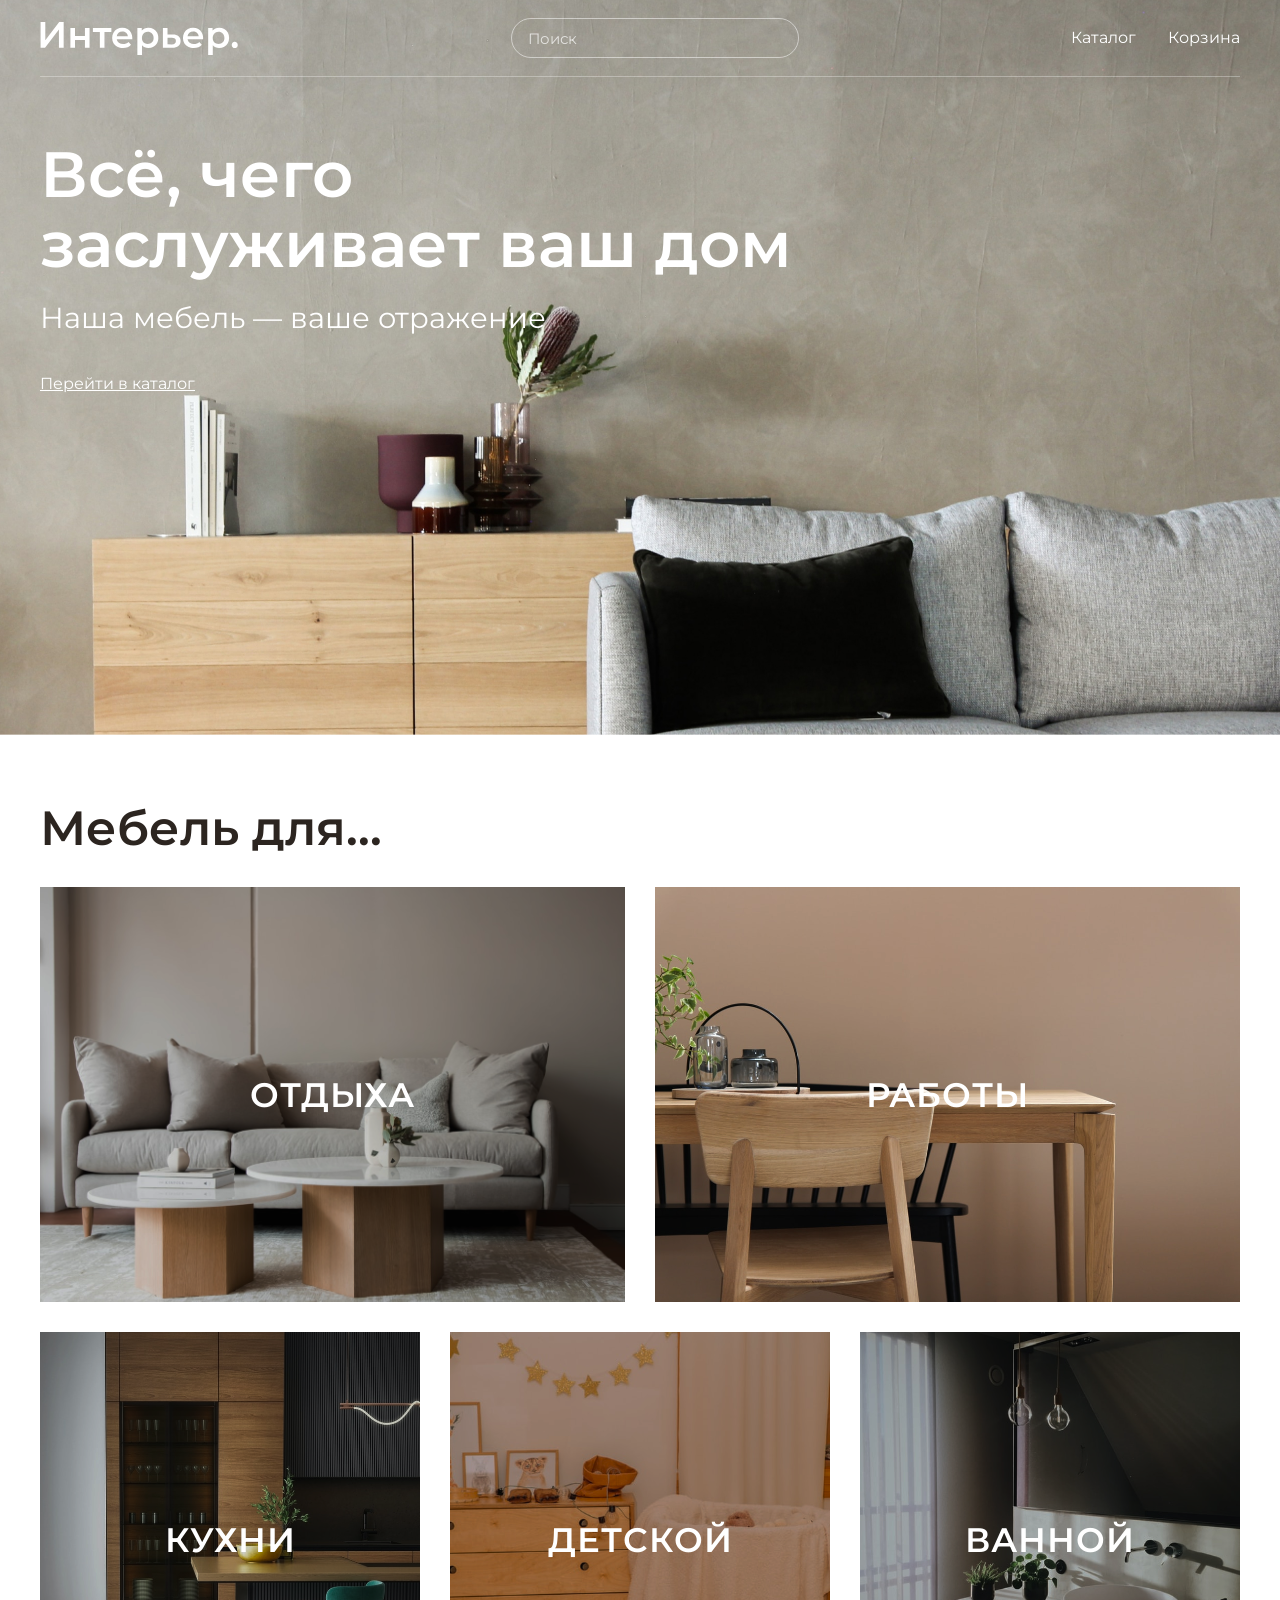
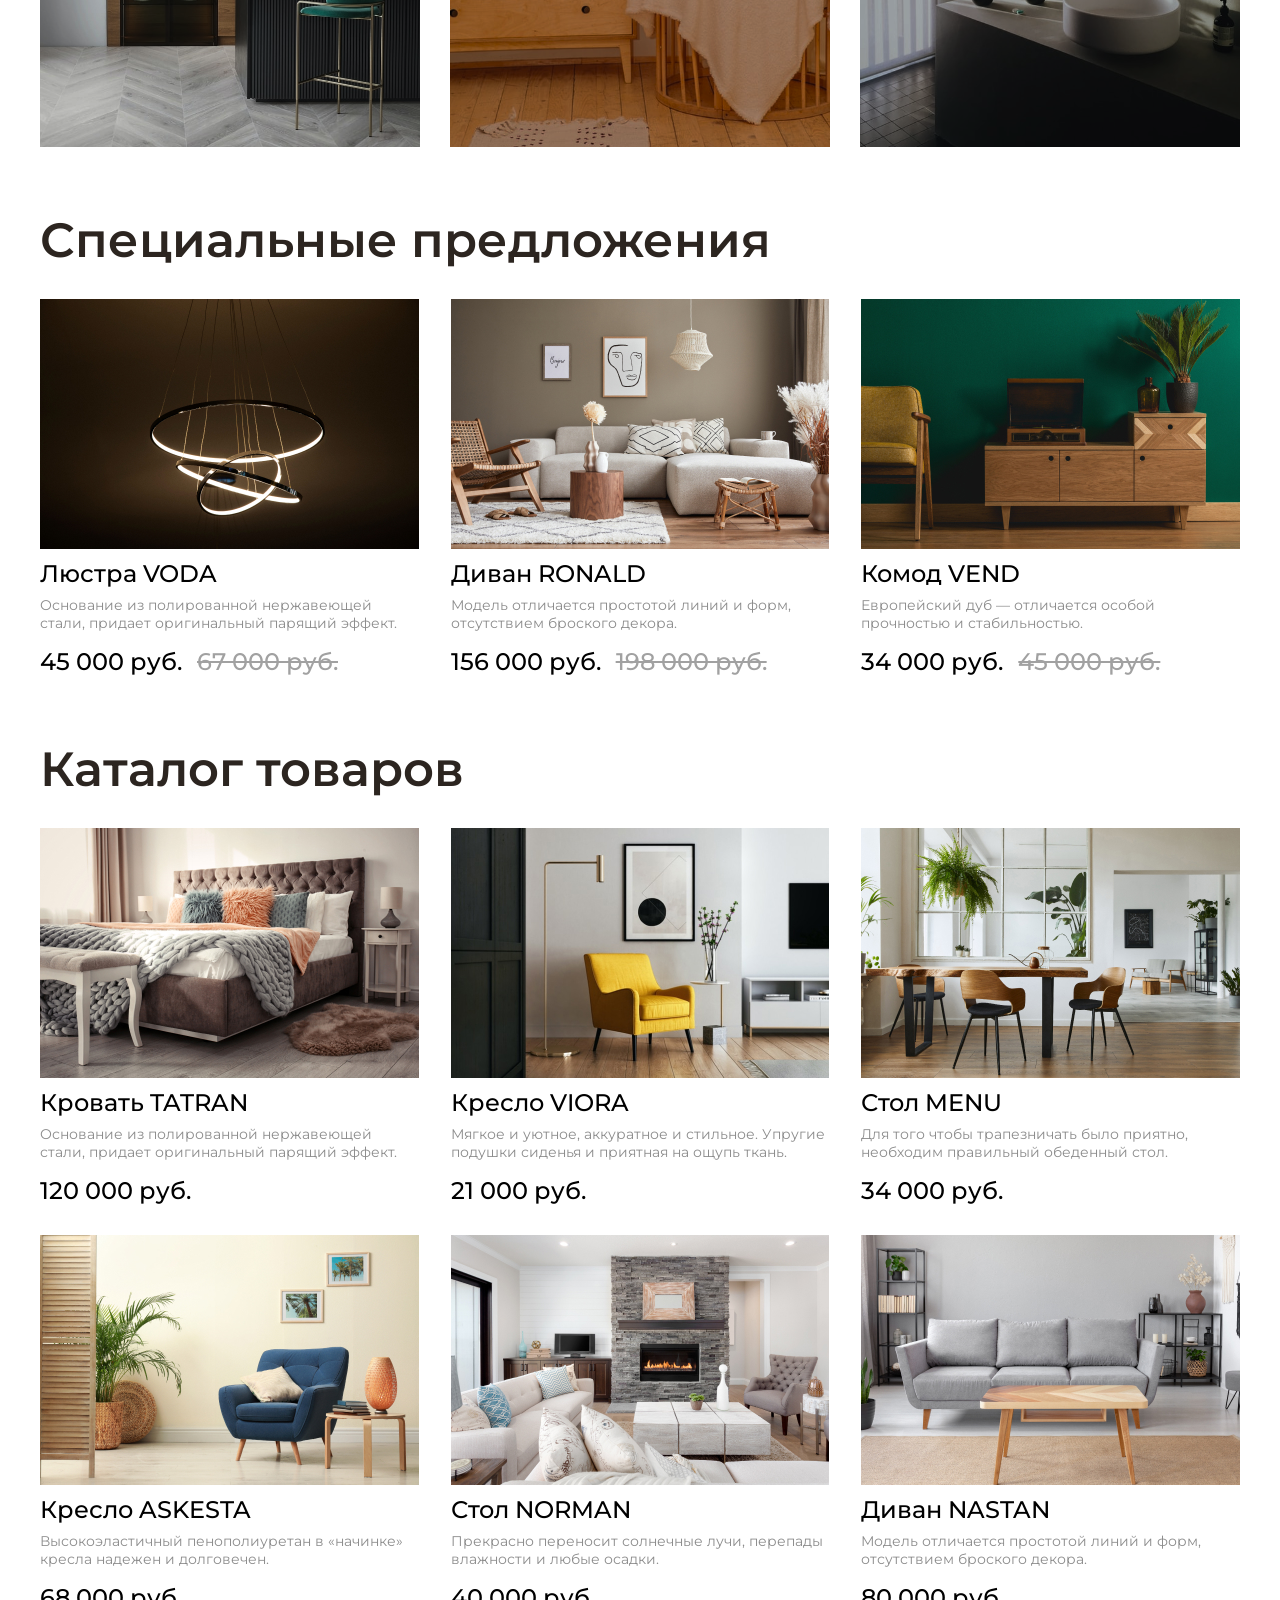
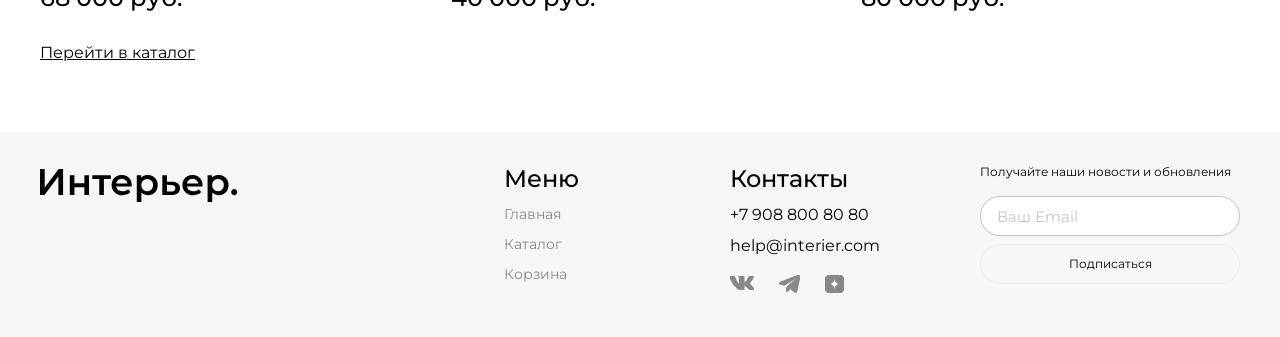
==== index.html @ 229fd005 "Add files via upload" ====
<!DOCTYPE html>
<html lang="ru">

<head>
    <meta charset="UTF-8">
    <meta name="viewport" content="width=device-width, initial-scale=1.0">
    <title>Главная страница</title>
    <link rel="preconnect" href="https://googleapis.com">
    <link rel="preconnect" href="https://gstatic.com" crossorigin>
    <link href="https://fonts.googleapis.com/css2?family=Montserrat:ital,wght@0,100..900;1,100..900&display=swap"
        rel="stylesheet">
    <link rel="stylesheet" href="./style.css">
</head>

<body class="page-index">

    <!-- Шапка сайта -->
    <header class="header">
        <div class="container">
            <div class="header__content">
                <!-- 1. Логотип -->
                <a class="logo" href="index.html">
                    <img class="logo-image" src="Img/logo.svg" alt="logo"></a>

                <!-- 2. Поиск -->
                <input placeholder="Поиск" class="header__input" type="text">

                <!-- 3. Навигация -->
                <nav class="nav">
                    <ul class="nav__list">
                        <li class="nav__item"><a class="nav__link" href="Catalogg.html">Каталог</a></li>
                        <li class="nav__item"><a class="nav__link" href="card.html">Корзина</a></li>
                    </ul>
                </nav>

                <!-- Мобильная навигация (иконки) -->
                <div class="nav-mobile">
                    <a href="#">
                        <svg width="19" height="19" viewBox="0 0 19 19" fill="none" xmlns="http://www.w3.org/2000/svg">
                            <g clip-path="url(#clip0_53373_428)">
                                <path
                                    d="M9.29907 1.11316C10.9342 1.06267 12.5273 1.63644 13.7542 2.71863C14.9811 3.80099 15.7498 5.31046 15.9036 6.93933C16.0545 8.53827 15.5992 10.133 14.634 11.4139L17.968 14.7469C18.0508 14.8297 18.1166 14.9279 18.1614 15.036C18.2062 15.1442 18.2297 15.2607 18.2297 15.3778C18.2297 15.4949 18.2062 15.6114 18.1614 15.7196C18.1165 15.8277 18.0508 15.9259 17.968 16.0087C17.8853 16.0914 17.7871 16.1572 17.679 16.202C17.5707 16.2469 17.4543 16.2694 17.3372 16.2694C17.22 16.2694 17.1036 16.2469 16.9954 16.202C16.8873 16.1572 16.789 16.0914 16.7063 16.0087L13.3733 12.6747C12.0925 13.6424 10.4962 14.0991 8.89575 13.9491C7.26568 13.7962 5.75519 13.0275 4.67212 11.7997C3.58905 10.5718 3.01496 8.97713 3.06665 7.3407C3.11846 5.7041 3.79274 4.14806 4.95142 2.99109C6.10904 1.83516 7.66391 1.16376 9.29907 1.11316ZM9.50903 2.91882C8.28235 2.92382 7.10691 3.41275 6.2395 4.28015C5.37213 5.14755 4.88317 6.32302 4.87817 7.54968C4.87324 8.77628 5.35288 9.95557 6.21313 10.83C6.64353 11.2674 7.15644 11.6151 7.72192 11.8534C8.28759 12.0918 8.89521 12.2161 9.50903 12.2186C10.1227 12.2211 10.7307 12.1017 11.2981 11.868C11.8657 11.6343 12.3816 11.2903 12.8157 10.8563C13.2497 10.4223 13.5936 9.90633 13.8274 9.33875C14.061 8.77131 14.1804 8.16333 14.178 7.54968C14.1755 6.93585 14.0511 6.32824 13.8127 5.76257C13.5744 5.19707 13.2267 4.68419 12.7893 4.25378C11.9149 3.3935 10.7357 2.91387 9.50903 2.91882Z"
                                    fill="white" stroke="white" stroke-width="0.2" />
                            </g>
                            <defs>
                                <clipPath id="clip0_53373_428">
                                    <rect width="19" height="19" fill="white" />
                                </clipPath>
                            </defs>
                        </svg>
                    </a>
                    <a href="Catalogg.html">
                        <svg width="20" height="20" viewBox="0 0 20 20" fill="none" xmlns="http://www.w3.org/2000/svg">
                            <rect width="4.57143" height="4.57143" fill="white" />
                            <rect y="7.31427" width="4.57143" height="4.57143" fill="white" />
                            <rect y="14.6285" width="4.57143" height="4.57143" fill="white" />
                            <rect x="7.31348" y="7.31427" width="4.57143" height="4.57143" fill="white" />
                            <rect x="7.31348" y="14.6285" width="4.57143" height="4.57143" fill="white" />
                            <rect x="7.31348" width="4.57143" height="4.57143" fill="white" />
                            <rect x="14.6279" y="7.31427" width="4.57143" height="4.57143" fill="white" />
                            <rect x="14.6279" y="14.6285" width="4.57143" height="4.57143" fill="white" />
                            <rect x="14.6279" width="4.57143" height="4.57143" fill="white" />
                        </svg>
                    </a>
                    <a href="card.html">
                        <svg width="25" height="25" viewBox="0 0 25 25" fill="none" xmlns="http://www.w3.org/2000/svg">
                            <path
                                d="M14.5834 20.8333C15.1359 20.8333 15.6658 20.6138 16.0566 20.2231C16.4473 19.8324 16.6667 19.3025 16.6667 18.75C16.6667 18.1975 16.4473 17.6676 16.0566 17.2768C15.6658 16.8861 15.1359 16.6667 14.5834 16.6667C14.0309 16.6667 13.501 16.8861 13.1103 17.2768C12.7196 17.6676 12.5001 18.1975 12.5001 18.75C12.5001 19.3025 12.7196 19.8324 13.1103 20.2231C13.501 20.6138 14.0309 20.8333 14.5834 20.8333ZM7.29174 20.8333C7.84428 20.8333 8.37418 20.6138 8.76488 20.2231C9.15558 19.8324 9.37508 19.3025 9.37508 18.75C9.37508 18.1975 9.15558 17.6676 8.76488 17.2768C8.37418 16.8861 7.84428 16.6667 7.29174 16.6667C6.73921 16.6667 6.20931 16.8861 5.81861 17.2768C5.4279 17.6676 5.20841 18.1975 5.20841 18.75C5.20841 19.3025 5.4279 19.8324 5.81861 20.2231C6.20931 20.6138 6.73921 20.8333 7.29174 20.8333ZM20.873 6.16978C21.133 6.16139 21.3796 6.0522 21.5606 5.86528C21.7416 5.67837 21.8428 5.42839 21.8428 5.16822C21.8428 4.90804 21.7416 4.65807 21.5606 4.47115C21.3796 4.28424 21.133 4.17504 20.873 4.16666H19.674C18.7345 4.16666 17.922 4.81874 17.7178 5.73541L16.4126 11.6125C16.2084 12.5292 15.3959 13.1812 14.4563 13.1812H6.63133L5.12924 7.17082H14.8636C15.1212 7.15907 15.3644 7.04847 15.5425 6.86202C15.7206 6.67558 15.82 6.42764 15.82 6.16978C15.82 5.91192 15.7206 5.66398 15.5425 5.47754C15.3644 5.2911 15.1212 5.18049 14.8636 5.16874H5.12924C4.82473 5.16865 4.5242 5.23799 4.25051 5.37148C3.97682 5.50498 3.73716 5.69912 3.54976 5.93914C3.36236 6.17916 3.23215 6.45875 3.16903 6.75665C3.10591 7.05455 3.11154 7.36292 3.1855 7.65832L4.68758 13.6667C4.79586 14.1002 5.046 14.4851 5.39821 14.7601C5.75042 15.0351 6.18447 15.1844 6.63133 15.1844H14.4563C15.368 15.1845 16.2524 14.8737 16.9636 14.3032C17.6748 13.7328 18.1701 12.9368 18.3678 12.0469L19.674 6.16978H20.873Z"
                                fill="white" />
                        </svg>
                    </a>
                </div>
            </div>
        </div>
    </header>

    <main>
        <!-- Главный экран с диваном -->
        <section class="promo">
            <div class="promo__wrapper container">
                <h1 class="promo__title">Всё, чего<br class="desktop-br"> заслуживает ваш дом</h1>
                <p class="promo__text">Наша мебель — ваше отражение</p>
                <a class="promo__link" href="Catalogg.html">Перейти в каталог</a>
            </div>
        </section>

        <!-- Категории мебели -->
        <section class="furniture-categories-section container">
            <h2 class="section-main-title">Мебель для...</h2>
            <div class="categories-grid-layout">
                <div class="category-tile tile-large">
                    <img src="Img/Отдых.svg" alt="Отдых">
                    <span class="tile-text">ОТДЫХА</span>
                </div>
                <div class="category-tile tile-large">
                    <img src="Img/РАБОТЫ.svg" alt="РАБОТЫ">
                    <span class="tile-text">РАБОТЫ</span>
                </div>
                <div class="category-tile tile-small">
                    <img src="Img/Кухня.svg" alt="Кухня">
                    <span class="tile-text">КУХНИ</span>
                </div>
                <div class="category-tile tile-small">
                    <img src="Img/Детская.svg" alt="Детская">
                    <span class="tile-text">ДЕТСКОЙ</span>
                </div>
                <div class="category-tile tile-small">
                    <img src="Img/Ванная.svg" alt="Ванная">
                    <span class="tile-text">ВАННОЙ</span>
                </div>
            </div>
        </section>

        <!-- Специальные предложения -->
        <section class="special-offers-section container">
            <h2 class="section-main-title">Специальные предложения</h2>
            <div class="products-grid-layout">
                <!-- Товар 1 -->
                <article class="product-card-item">
                    <div class="product-img-container">
                        <img src="Img/Люстра.jpg" alt="Люстра" class="product-img">
                        <div class="product-actions">
                            <!-- Кнопка "В корзину" (корзина) -->
                            <a href="card.html" class="btn-action" aria-label="В корзину">
                                <svg width="24" height="24" viewBox="0 0 24 24" fill="none"
                                    xmlns="http://www.w3.org/2000/svg">
                                    <path
                                        d="M6.99998 8V6C6.99998 4.67392 7.06229 2.93768 7.99998 2C8.93766 1.06232 10.6739 1 12 1C13.3261 1 15.0623 1.06232 16 2C16.9377 2.93768 17 4.67392 17 6V8H20C20.2652 8 20.8124 7.81246 21 8C21.1875 8.18754 21 8.73478 21 9V21C21 21.2652 21.1875 21.8125 21 22C20.8124 22.1875 20.2652 22 20 22H3.99998C3.73476 22 3.18751 22.1875 2.99998 22C2.81244 21.8125 2.99998 21.2652 2.99998 21V9C2.99998 8.73478 2.81244 8.18754 2.99998 8C3.18751 7.81246 3.73476 8 3.99998 8H6.99998ZM6.99998 10H4.99998V20H19V10H17V12H15V10H8.99998V12H6.99998V10ZM8.99998 8H15V6C15 5.20435 14.5626 4.56261 14 4C13.4374 3.43739 12.7956 3 12 3C11.2043 3 10.5626 3.43739 9.99998 4C9.43737 4.56261 8.99998 5.20435 8.99998 6V8Z"
                                        fill="#C4C4C4" />
                                </svg>
                            </a>

                            <!-- Кнопка "Избранное" (сердечко) -->
                            <button type="button" class="btn-action" aria-label="В избранное">
                                <svg width="20" height="18" viewBox="0 0 20 18" fill="none"
                                    xmlns="http://www.w3.org/2000/svg">
                                    <path
                                        d="M10 18.0011C9.35502 17.4291 8.62602 16.8341 7.85502 16.2011H7.84502C5.13002 13.9811 2.05302 11.4691 0.694023 8.45912C0.24754 7.50085 0.0109268 6.45825 1.1406e-05 5.40112C-0.00297039 3.95061 0.578794 2.56011 1.61383 1.54389C2.64887 0.527673 4.04981 -0.0284812 5.50002 0.00112428C6.68065 0.00298908 7.83586 0.344205 8.82802 0.984124C9.26399 1.26709 9.65844 1.60938 10 2.00112C10.3435 1.61092 10.7381 1.26883 11.173 0.984124C12.1648 0.344079 13.3197 0.00284283 14.5 0.00112428C15.9502 -0.0284812 17.3512 0.527673 18.3862 1.54389C19.4213 2.56011 20.003 3.95061 20 5.40112C19.9898 6.45994 19.7532 7.50432 19.306 8.46412C17.947 11.4741 14.871 13.9851 12.156 16.2011L12.146 16.2091C11.374 16.8381 10.646 17.4331 10.001 18.0091L10 18.0011ZM5.50002 2.00112C4.56853 1.98947 3.67009 2.34597 3.00002 2.99312C2.35441 3.62729 1.99358 4.49617 1.99994 5.40112C2.01135 6.17163 2.18585 6.93098 2.51202 7.62912C3.15353 8.92783 4.01913 10.1032 5.06902 11.1011C6.06002 12.1011 7.20002 13.0691 8.18602 13.8831C8.45902 14.1081 8.73702 14.3351 9.01502 14.5621L9.19002 14.7051C9.45702 14.9231 9.73302 15.1491 10 15.3711L10.013 15.3591L10.019 15.3541H10.025L10.034 15.3471H10.039H10.044L10.062 15.3321L10.103 15.2991L10.11 15.2931L10.121 15.2851H10.127L10.136 15.2771L10.8 14.7321L10.974 14.5891C11.255 14.3601 11.533 14.1331 11.806 13.9081C12.792 13.0941 13.933 12.1271 14.924 11.1221C15.9741 10.1247 16.8397 8.94964 17.481 7.65112C17.8131 6.94693 17.9901 6.17963 18.0001 5.40112C18.0042 4.49896 17.6435 3.63342 17 3.00112C16.3312 2.35104 15.4326 1.99161 14.5 2.00112C13.3619 1.99145 12.274 2.46849 11.51 3.31212L10 5.05212L8.49002 3.31212C7.72609 2.46849 6.6381 1.99145 5.50002 2.00112Z"
                                        fill="#C4C4C4" />
                                </svg>
                            </button>
                        </div>
                    </div>
                    <h3 class="product-card-title">Люстра VODA</h3>
                    <p class="product-card-text">Основание из полированной нержавеющей стали, придает оригинальный парящий эффект.</p>
                    <div class="price-card-prices">
                        <span class="price-now">45 000 руб.</span>
                        <span class="price-before">67 000 руб.</span>
                    </div>
                </article>

                <!-- Товар 2 -->
                <article class="product-card-item">
                    <div class="product-img-container">
                        <img src="Img/Диван-Ronald.jpg" alt="Диван-Ronald" class="product-img">
                        <div class="product-actions">
                            <!-- Кнопка "В корзину" (корзина) -->
                            <a href="card.html" class="btn-action" aria-label="В корзину">
                                <svg width="24" height="24" viewBox="0 0 24 24" fill="none"
                                    xmlns="http://www.w3.org/2000/svg">
                                    <path
                                        d="M6.99998 8V6C6.99998 4.67392 7.06229 2.93768 7.99998 2C8.93766 1.06232 10.6739 1 12 1C13.3261 1 15.0623 1.06232 16 2C16.9377 2.93768 17 4.67392 17 6V8H20C20.2652 8 20.8124 7.81246 21 8C21.1875 8.18754 21 8.73478 21 9V21C21 21.2652 21.1875 21.8125 21 22C20.8124 22.1875 20.2652 22 20 22H3.99998C3.73476 22 3.18751 22.1875 2.99998 22C2.81244 21.8125 2.99998 21.2652 2.99998 21V9C2.99998 8.73478 2.81244 8.18754 2.99998 8C3.18751 7.81246 3.73476 8 3.99998 8H6.99998ZM6.99998 10H4.99998V20H19V10H17V12H15V10H8.99998V12H6.99998V10ZM8.99998 8H15V6C15 5.20435 14.5626 4.56261 14 4C13.4374 3.43739 12.7956 3 12 3C11.2043 3 10.5626 3.43739 9.99998 4C9.43737 4.56261 8.99998 5.20435 8.99998 6V8Z"
                                        fill="#C4C4C4" />
                                </svg>
                            </a>

                            <!-- Кнопка "Избранное" (сердечко) -->
                            <button type="button" class="btn-action" aria-label="В избранное">
                                <svg width="20" height="18" viewBox="0 0 20 18" fill="none"
                                    xmlns="http://www.w3.org/2000/svg">
                                    <path
                                        d="M10 18.0011C9.35502 17.4291 8.62602 16.8341 7.85502 16.2011H7.84502C5.13002 13.9811 2.05302 11.4691 0.694023 8.45912C0.24754 7.50085 0.0109268 6.45825 1.1406e-05 5.40112C-0.00297039 3.95061 0.578794 2.56011 1.61383 1.54389C2.64887 0.527673 4.04981 -0.0284812 5.50002 0.00112428C6.68065 0.00298908 7.83586 0.344205 8.82802 0.984124C9.26399 1.26709 9.65844 1.60938 10 2.00112C10.3435 1.61092 10.7381 1.26883 11.173 0.984124C12.1648 0.344079 13.3197 0.00284283 14.5 0.00112428C15.9502 -0.0284812 17.3512 0.527673 18.3862 1.54389C19.4213 2.56011 20.003 3.95061 20 5.40112C19.9898 6.45994 19.7532 7.50432 19.306 8.46412C17.947 11.4741 14.871 13.9851 12.156 16.2011L12.146 16.2091C11.374 16.8381 10.646 17.4331 10.001 18.0091L10 18.0011ZM5.50002 2.00112C4.56853 1.98947 3.67009 2.34597 3.00002 2.99312C2.35441 3.62729 1.99358 4.49617 1.99994 5.40112C2.01135 6.17163 2.18585 6.93098 2.51202 7.62912C3.15353 8.92783 4.01913 10.1032 5.06902 11.1011C6.06002 12.1011 7.20002 13.0691 8.18602 13.8831C8.45902 14.1081 8.73702 14.3351 9.01502 14.5621L9.19002 14.7051C9.45702 14.9231 9.73302 15.1491 10 15.3711L10.013 15.3591L10.019 15.3541H10.025L10.034 15.3471H10.039H10.044L10.062 15.3321L10.103 15.2991L10.11 15.2931L10.121 15.2851H10.127L10.136 15.2771L10.8 14.7321L10.974 14.5891C11.255 14.3601 11.533 14.1331 11.806 13.9081C12.792 13.0941 13.933 12.1271 14.924 11.1221C15.9741 10.1247 16.8397 8.94964 17.481 7.65112C17.8131 6.94693 17.9901 6.17963 18.0001 5.40112C18.0042 4.49896 17.6435 3.63342 17 3.00112C16.3312 2.35104 15.4326 1.99161 14.5 2.00112C13.3619 1.99145 12.274 2.46849 11.51 3.31212L10 5.05212L8.49002 3.31212C7.72609 2.46849 6.6381 1.99145 5.50002 2.00112Z"
                                        fill="#C4C4C4" />
                                </svg>
                            </button>
                        </div>
                    </div>
                    <h3 class="product-card-title">Диван RONALD</h3>
                    <p class="product-card-text">Модель отличается простотой линий и форм, отсутствием броского декора.
                    </p>
                    <div class="price-card-prices">
                        <span class="price-now">156 000 руб.</span>
                        <span class="price-before">198 000 руб.</span>
                    </div>
                </article>

                <!-- Товар 3 -->
                <article class="product-card-item">
                    <div class="product-img-container">
                        <img src="Img/Комод-Vend.jpg" alt="Комод-Vend" class="product-img">
                        <div class="product-actions">
                            <!-- Кнопка "В корзину" (корзина) -->
                            <a href="card.html" class="btn-action" aria-label="В корзину">
                                <svg width="24" height="24" viewBox="0 0 24 24" fill="none"
                                    xmlns="http://www.w3.org/2000/svg">
                                    <path
                                        d="M6.99998 8V6C6.99998 4.67392 7.06229 2.93768 7.99998 2C8.93766 1.06232 10.6739 1 12 1C13.3261 1 15.0623 1.06232 16 2C16.9377 2.93768 17 4.67392 17 6V8H20C20.2652 8 20.8124 7.81246 21 8C21.1875 8.18754 21 8.73478 21 9V21C21 21.2652 21.1875 21.8125 21 22C20.8124 22.1875 20.2652 22 20 22H3.99998C3.73476 22 3.18751 22.1875 2.99998 22C2.81244 21.8125 2.99998 21.2652 2.99998 21V9C2.99998 8.73478 2.81244 8.18754 2.99998 8C3.18751 7.81246 3.73476 8 3.99998 8H6.99998ZM6.99998 10H4.99998V20H19V10H17V12H15V10H8.99998V12H6.99998V10ZM8.99998 8H15V6C15 5.20435 14.5626 4.56261 14 4C13.4374 3.43739 12.7956 3 12 3C11.2043 3 10.5626 3.43739 9.99998 4C9.43737 4.56261 8.99998 5.20435 8.99998 6V8Z"
                                        fill="#C4C4C4" />
                                </svg>
                            </a>

                            <!-- Кнопка "Избранное" (сердечко) -->
                            <button type="button" class="btn-action" aria-label="В избранное">
                                <svg width="20" height="18" viewBox="0 0 20 18" fill="none"
                                    xmlns="http://www.w3.org/2000/svg">
                                    <path
                                        d="M10 18.0011C9.35502 17.4291 8.62602 16.8341 7.85502 16.2011H7.84502C5.13002 13.9811 2.05302 11.4691 0.694023 8.45912C0.24754 7.50085 0.0109268 6.45825 1.1406e-05 5.40112C-0.00297039 3.95061 0.578794 2.56011 1.61383 1.54389C2.64887 0.527673 4.04981 -0.0284812 5.50002 0.00112428C6.68065 0.00298908 7.83586 0.344205 8.82802 0.984124C9.26399 1.26709 9.65844 1.60938 10 2.00112C10.3435 1.61092 10.7381 1.26883 11.173 0.984124C12.1648 0.344079 13.3197 0.00284283 14.5 0.00112428C15.9502 -0.0284812 17.3512 0.527673 18.3862 1.54389C19.4213 2.56011 20.003 3.95061 20 5.40112C19.9898 6.45994 19.7532 7.50432 19.306 8.46412C17.947 11.4741 14.871 13.9851 12.156 16.2011L12.146 16.2091C11.374 16.8381 10.646 17.4331 10.001 18.0091L10 18.0011ZM5.50002 2.00112C4.56853 1.98947 3.67009 2.34597 3.00002 2.99312C2.35441 3.62729 1.99358 4.49617 1.99994 5.40112C2.01135 6.17163 2.18585 6.93098 2.51202 7.62912C3.15353 8.92783 4.01913 10.1032 5.06902 11.1011C6.06002 12.1011 7.20002 13.0691 8.18602 13.8831C8.45902 14.1081 8.73702 14.3351 9.01502 14.5621L9.19002 14.7051C9.45702 14.9231 9.73302 15.1491 10 15.3711L10.013 15.3591L10.019 15.3541H10.025L10.034 15.3471H10.039H10.044L10.062 15.3321L10.103 15.2991L10.11 15.2931L10.121 15.2851H10.127L10.136 15.2771L10.8 14.7321L10.974 14.5891C11.255 14.3601 11.533 14.1331 11.806 13.9081C12.792 13.0941 13.933 12.1271 14.924 11.1221C15.9741 10.1247 16.8397 8.94964 17.481 7.65112C17.8131 6.94693 17.9901 6.17963 18.0001 5.40112C18.0042 4.49896 17.6435 3.63342 17 3.00112C16.3312 2.35104 15.4326 1.99161 14.5 2.00112C13.3619 1.99145 12.274 2.46849 11.51 3.31212L10 5.05212L8.49002 3.31212C7.72609 2.46849 6.6381 1.99145 5.50002 2.00112Z"
                                        fill="#C4C4C4" />
                                </svg>
                            </button>
                        </div>
                    </div>
                    <h3 class="product-card-title">Комод VEND</h3>
                    <p class="product-card-text">Европейский дуб — отличается особой прочностью и стабильностью.</p>
                    <div class="price-card-prices">
                        <span class="price-now">34 000 руб.</span>
                        <span class="price-before">45 000 руб.</span>
                    </div>
                </article>
            </div>
        </section>

        <!-- Каталог товаров -->
        <section class="catalog-product-section container">
            <h2 class="section-main-title">Каталог товаров</h2>

            <div class="products-grid-layout">
                <!-- Товар 4 -->
                <article class="product-card-item">
                    <div class="product-img-container">
                        <img src="Img/Кровать-TATRAN.jpg" alt="Кровать-TATRAN" class="product-img">
                        <div class="product-actions">
                            <!-- Кнопка "В корзину" (корзина) -->
                            <a href="card.html" class="btn-action" aria-label="В корзину">
                                <svg width="24" height="24" viewBox="0 0 24 24" fill="none"
                                    xmlns="http://www.w3.org/2000/svg">
                                    <path
                                        d="M6.99998 8V6C6.99998 4.67392 7.06229 2.93768 7.99998 2C8.93766 1.06232 10.6739 1 12 1C13.3261 1 15.0623 1.06232 16 2C16.9377 2.93768 17 4.67392 17 6V8H20C20.2652 8 20.8124 7.81246 21 8C21.1875 8.18754 21 8.73478 21 9V21C21 21.2652 21.1875 21.8125 21 22C20.8124 22.1875 20.2652 22 20 22H3.99998C3.73476 22 3.18751 22.1875 2.99998 22C2.81244 21.8125 2.99998 21.2652 2.99998 21V9C2.99998 8.73478 2.81244 8.18754 2.99998 8C3.18751 7.81246 3.73476 8 3.99998 8H6.99998ZM6.99998 10H4.99998V20H19V10H17V12H15V10H8.99998V12H6.99998V10ZM8.99998 8H15V6C15 5.20435 14.5626 4.56261 14 4C13.4374 3.43739 12.7956 3 12 3C11.2043 3 10.5626 3.43739 9.99998 4C9.43737 4.56261 8.99998 5.20435 8.99998 6V8Z"
                                        fill="#C4C4C4" />
                                </svg>
                            </a>

                            <!-- Кнопка "Избранное" (сердечко) -->
                            <button type="button" class="btn-action" aria-label="В избранное">
                                <svg width="20" height="18" viewBox="0 0 20 18" fill="none"
                                    xmlns="http://www.w3.org/2000/svg">
                                    <path
                                        d="M10 18.0011C9.35502 17.4291 8.62602 16.8341 7.85502 16.2011H7.84502C5.13002 13.9811 2.05302 11.4691 0.694023 8.45912C0.24754 7.50085 0.0109268 6.45825 1.1406e-05 5.40112C-0.00297039 3.95061 0.578794 2.56011 1.61383 1.54389C2.64887 0.527673 4.04981 -0.0284812 5.50002 0.00112428C6.68065 0.00298908 7.83586 0.344205 8.82802 0.984124C9.26399 1.26709 9.65844 1.60938 10 2.00112C10.3435 1.61092 10.7381 1.26883 11.173 0.984124C12.1648 0.344079 13.3197 0.00284283 14.5 0.00112428C15.9502 -0.0284812 17.3512 0.527673 18.3862 1.54389C19.4213 2.56011 20.003 3.95061 20 5.40112C19.9898 6.45994 19.7532 7.50432 19.306 8.46412C17.947 11.4741 14.871 13.9851 12.156 16.2011L12.146 16.2091C11.374 16.8381 10.646 17.4331 10.001 18.0091L10 18.0011ZM5.50002 2.00112C4.56853 1.98947 3.67009 2.34597 3.00002 2.99312C2.35441 3.62729 1.99358 4.49617 1.99994 5.40112C2.01135 6.17163 2.18585 6.93098 2.51202 7.62912C3.15353 8.92783 4.01913 10.1032 5.06902 11.1011C6.06002 12.1011 7.20002 13.0691 8.18602 13.8831C8.45902 14.1081 8.73702 14.3351 9.01502 14.5621L9.19002 14.7051C9.45702 14.9231 9.73302 15.1491 10 15.3711L10.013 15.3591L10.019 15.3541H10.025L10.034 15.3471H10.039H10.044L10.062 15.3321L10.103 15.2991L10.11 15.2931L10.121 15.2851H10.127L10.136 15.2771L10.8 14.7321L10.974 14.5891C11.255 14.3601 11.533 14.1331 11.806 13.9081C12.792 13.0941 13.933 12.1271 14.924 11.1221C15.9741 10.1247 16.8397 8.94964 17.481 7.65112C17.8131 6.94693 17.9901 6.17963 18.0001 5.40112C18.0042 4.49896 17.6435 3.63342 17 3.00112C16.3312 2.35104 15.4326 1.99161 14.5 2.00112C13.3619 1.99145 12.274 2.46849 11.51 3.31212L10 5.05212L8.49002 3.31212C7.72609 2.46849 6.6381 1.99145 5.50002 2.00112Z"
                                        fill="#C4C4C4" />
                                </svg>
                            </button>
                        </div>
                    </div>
                    <h3 class="product-card-title">Кровать TATRAN</h3>
                    <p class="product-card-text">Основание из полированной нержавеющей стали, придает оригинальный
                        парящий эффект.</p>
                    <div class="price-card-prices">
                        <span class="price-now">120 000 руб.</span>
                    </div>
                </article>

                <!-- Товар 5 -->
                <article class="product-card-item">
                    <div class="product-img-container">
                        <img src="Img/Кресло-VIORA.jpg" alt="Кресло-VIORA" class="product-img">
                        <div class="product-actions">
                            <!-- Кнопка "В корзину" (корзина) -->
                            <a href="card.html" class="btn-action" aria-label="В корзину">
                                <svg width="24" height="24" viewBox="0 0 24 24" fill="none"
                                    xmlns="http://www.w3.org/2000/svg">
                                    <path
                                        d="M6.99998 8V6C6.99998 4.67392 7.06229 2.93768 7.99998 2C8.93766 1.06232 10.6739 1 12 1C13.3261 1 15.0623 1.06232 16 2C16.9377 2.93768 17 4.67392 17 6V8H20C20.2652 8 20.8124 7.81246 21 8C21.1875 8.18754 21 8.73478 21 9V21C21 21.2652 21.1875 21.8125 21 22C20.8124 22.1875 20.2652 22 20 22H3.99998C3.73476 22 3.18751 22.1875 2.99998 22C2.81244 21.8125 2.99998 21.2652 2.99998 21V9C2.99998 8.73478 2.81244 8.18754 2.99998 8C3.18751 7.81246 3.73476 8 3.99998 8H6.99998ZM6.99998 10H4.99998V20H19V10H17V12H15V10H8.99998V12H6.99998V10ZM8.99998 8H15V6C15 5.20435 14.5626 4.56261 14 4C13.4374 3.43739 12.7956 3 12 3C11.2043 3 10.5626 3.43739 9.99998 4C9.43737 4.56261 8.99998 5.20435 8.99998 6V8Z"
                                        fill="#C4C4C4" />
                                </svg>
                            </a>

                            <!-- Кнопка "Избранное" (сердечко) -->
                            <button type="button" class="btn-action" aria-label="В избранное">
                                <svg width="20" height="18" viewBox="0 0 20 18" fill="none"
                                    xmlns="http://www.w3.org/2000/svg">
                                    <path
                                        d="M10 18.0011C9.35502 17.4291 8.62602 16.8341 7.85502 16.2011H7.84502C5.13002 13.9811 2.05302 11.4691 0.694023 8.45912C0.24754 7.50085 0.0109268 6.45825 1.1406e-05 5.40112C-0.00297039 3.95061 0.578794 2.56011 1.61383 1.54389C2.64887 0.527673 4.04981 -0.0284812 5.50002 0.00112428C6.68065 0.00298908 7.83586 0.344205 8.82802 0.984124C9.26399 1.26709 9.65844 1.60938 10 2.00112C10.3435 1.61092 10.7381 1.26883 11.173 0.984124C12.1648 0.344079 13.3197 0.00284283 14.5 0.00112428C15.9502 -0.0284812 17.3512 0.527673 18.3862 1.54389C19.4213 2.56011 20.003 3.95061 20 5.40112C19.9898 6.45994 19.7532 7.50432 19.306 8.46412C17.947 11.4741 14.871 13.9851 12.156 16.2011L12.146 16.2091C11.374 16.8381 10.646 17.4331 10.001 18.0091L10 18.0011ZM5.50002 2.00112C4.56853 1.98947 3.67009 2.34597 3.00002 2.99312C2.35441 3.62729 1.99358 4.49617 1.99994 5.40112C2.01135 6.17163 2.18585 6.93098 2.51202 7.62912C3.15353 8.92783 4.01913 10.1032 5.06902 11.1011C6.06002 12.1011 7.20002 13.0691 8.18602 13.8831C8.45902 14.1081 8.73702 14.3351 9.01502 14.5621L9.19002 14.7051C9.45702 14.9231 9.73302 15.1491 10 15.3711L10.013 15.3591L10.019 15.3541H10.025L10.034 15.3471H10.039H10.044L10.062 15.3321L10.103 15.2991L10.11 15.2931L10.121 15.2851H10.127L10.136 15.2771L10.8 14.7321L10.974 14.5891C11.255 14.3601 11.533 14.1331 11.806 13.9081C12.792 13.0941 13.933 12.1271 14.924 11.1221C15.9741 10.1247 16.8397 8.94964 17.481 7.65112C17.8131 6.94693 17.9901 6.17963 18.0001 5.40112C18.0042 4.49896 17.6435 3.63342 17 3.00112C16.3312 2.35104 15.4326 1.99161 14.5 2.00112C13.3619 1.99145 12.274 2.46849 11.51 3.31212L10 5.05212L8.49002 3.31212C7.72609 2.46849 6.6381 1.99145 5.50002 2.00112Z"
                                        fill="#C4C4C4" />
                                </svg>
                            </button>
                        </div>
                    </div>
                    <h3 class="product-card-title">Кресло VIORA</h3>
                    <p class="product-card-text">Мягкое и уютное, аккуратное и стильное. Упругие подушки сиденья и
                        приятная на ощупь ткань.</p>
                    <div class="price-card-prices">
                        <span class="price-now">21 000 руб.</span>
                    </div>
                </article>

                <!-- Товар 6 -->
                <article class="product-card-item">
                    <div class="product-img-container">
                        <img src="Img/Стол-MENU.jpg" alt="Стол-MENU" class="product-img">
                        <div class="product-actions">
                            <!-- Кнопка "В корзину" (корзина) -->
                            <a href="card.html" class="btn-action" aria-label="В корзину">
                                <svg width="24" height="24" viewBox="0 0 24 24" fill="none"
                                    xmlns="http://www.w3.org/2000/svg">
                                    <path
                                        d="M6.99998 8V6C6.99998 4.67392 7.06229 2.93768 7.99998 2C8.93766 1.06232 10.6739 1 12 1C13.3261 1 15.0623 1.06232 16 2C16.9377 2.93768 17 4.67392 17 6V8H20C20.2652 8 20.8124 7.81246 21 8C21.1875 8.18754 21 8.73478 21 9V21C21 21.2652 21.1875 21.8125 21 22C20.8124 22.1875 20.2652 22 20 22H3.99998C3.73476 22 3.18751 22.1875 2.99998 22C2.81244 21.8125 2.99998 21.2652 2.99998 21V9C2.99998 8.73478 2.81244 8.18754 2.99998 8C3.18751 7.81246 3.73476 8 3.99998 8H6.99998ZM6.99998 10H4.99998V20H19V10H17V12H15V10H8.99998V12H6.99998V10ZM8.99998 8H15V6C15 5.20435 14.5626 4.56261 14 4C13.4374 3.43739 12.7956 3 12 3C11.2043 3 10.5626 3.43739 9.99998 4C9.43737 4.56261 8.99998 5.20435 8.99998 6V8Z"
                                        fill="#C4C4C4" />
                                </svg>
                            </a>

                            <!-- Кнопка "Избранное" (сердечко) -->
                            <button type="button" class="btn-action" aria-label="В избранное">
                                <svg width="20" height="18" viewBox="0 0 20 18" fill="none"
                                    xmlns="http://www.w3.org/2000/svg">
                                    <path
                                        d="M10 18.0011C9.35502 17.4291 8.62602 16.8341 7.85502 16.2011H7.84502C5.13002 13.9811 2.05302 11.4691 0.694023 8.45912C0.24754 7.50085 0.0109268 6.45825 1.1406e-05 5.40112C-0.00297039 3.95061 0.578794 2.56011 1.61383 1.54389C2.64887 0.527673 4.04981 -0.0284812 5.50002 0.00112428C6.68065 0.00298908 7.83586 0.344205 8.82802 0.984124C9.26399 1.26709 9.65844 1.60938 10 2.00112C10.3435 1.61092 10.7381 1.26883 11.173 0.984124C12.1648 0.344079 13.3197 0.00284283 14.5 0.00112428C15.9502 -0.0284812 17.3512 0.527673 18.3862 1.54389C19.4213 2.56011 20.003 3.95061 20 5.40112C19.9898 6.45994 19.7532 7.50432 19.306 8.46412C17.947 11.4741 14.871 13.9851 12.156 16.2011L12.146 16.2091C11.374 16.8381 10.646 17.4331 10.001 18.0091L10 18.0011ZM5.50002 2.00112C4.56853 1.98947 3.67009 2.34597 3.00002 2.99312C2.35441 3.62729 1.99358 4.49617 1.99994 5.40112C2.01135 6.17163 2.18585 6.93098 2.51202 7.62912C3.15353 8.92783 4.01913 10.1032 5.06902 11.1011C6.06002 12.1011 7.20002 13.0691 8.18602 13.8831C8.45902 14.1081 8.73702 14.3351 9.01502 14.5621L9.19002 14.7051C9.45702 14.9231 9.73302 15.1491 10 15.3711L10.013 15.3591L10.019 15.3541H10.025L10.034 15.3471H10.039H10.044L10.062 15.3321L10.103 15.2991L10.11 15.2931L10.121 15.2851H10.127L10.136 15.2771L10.8 14.7321L10.974 14.5891C11.255 14.3601 11.533 14.1331 11.806 13.9081C12.792 13.0941 13.933 12.1271 14.924 11.1221C15.9741 10.1247 16.8397 8.94964 17.481 7.65112C17.8131 6.94693 17.9901 6.17963 18.0001 5.40112C18.0042 4.49896 17.6435 3.63342 17 3.00112C16.3312 2.35104 15.4326 1.99161 14.5 2.00112C13.3619 1.99145 12.274 2.46849 11.51 3.31212L10 5.05212L8.49002 3.31212C7.72609 2.46849 6.6381 1.99145 5.50002 2.00112Z"
                                        fill="#C4C4C4" />
                                </svg>
                            </button>
                        </div>
                    </div>
                    <h3 class="product-card-title">Стол MENU</h3>
                    <p class="product-card-text">Для того чтобы трапезничать было приятно, необходим правильный
                        обеденный стол.</p>
                    <div class="price-card-prices">
                        <span class="price-now">34 000 руб.</span>
                    </div>
                </article>

                <!-- Товар 7 -->
                <article class="product-card-item">
                    <div class="product-img-container">
                        <img src="Img/Кресло-ASKESTA.jpg" alt="Кресло-ASKESTA" class="product-img">
                        <div class="product-actions">
                            <!-- Кнопка "В корзину" (корзина) -->
                            <a href="card.html" class="btn-action" aria-label="В корзину">
                                <svg width="24" height="24" viewBox="0 0 24 24" fill="none"
                                    xmlns="http://www.w3.org/2000/svg">
                                    <path
                                        d="M6.99998 8V6C6.99998 4.67392 7.06229 2.93768 7.99998 2C8.93766 1.06232 10.6739 1 12 1C13.3261 1 15.0623 1.06232 16 2C16.9377 2.93768 17 4.67392 17 6V8H20C20.2652 8 20.8124 7.81246 21 8C21.1875 8.18754 21 8.73478 21 9V21C21 21.2652 21.1875 21.8125 21 22C20.8124 22.1875 20.2652 22 20 22H3.99998C3.73476 22 3.18751 22.1875 2.99998 22C2.81244 21.8125 2.99998 21.2652 2.99998 21V9C2.99998 8.73478 2.81244 8.18754 2.99998 8C3.18751 7.81246 3.73476 8 3.99998 8H6.99998ZM6.99998 10H4.99998V20H19V10H17V12H15V10H8.99998V12H6.99998V10ZM8.99998 8H15V6C15 5.20435 14.5626 4.56261 14 4C13.4374 3.43739 12.7956 3 12 3C11.2043 3 10.5626 3.43739 9.99998 4C9.43737 4.56261 8.99998 5.20435 8.99998 6V8Z"
                                        fill="#C4C4C4" />
                                </svg>
                            </a>

                            <!-- Кнопка "Избранное" (сердечко) -->
                            <button type="button" class="btn-action" aria-label="В избранное">
                                <svg width="20" height="18" viewBox="0 0 20 18" fill="none"
                                    xmlns="http://www.w3.org/2000/svg">
                                    <path
                                        d="M10 18.0011C9.35502 17.4291 8.62602 16.8341 7.85502 16.2011H7.84502C5.13002 13.9811 2.05302 11.4691 0.694023 8.45912C0.24754 7.50085 0.0109268 6.45825 1.1406e-05 5.40112C-0.00297039 3.95061 0.578794 2.56011 1.61383 1.54389C2.64887 0.527673 4.04981 -0.0284812 5.50002 0.00112428C6.68065 0.00298908 7.83586 0.344205 8.82802 0.984124C9.26399 1.26709 9.65844 1.60938 10 2.00112C10.3435 1.61092 10.7381 1.26883 11.173 0.984124C12.1648 0.344079 13.3197 0.00284283 14.5 0.00112428C15.9502 -0.0284812 17.3512 0.527673 18.3862 1.54389C19.4213 2.56011 20.003 3.95061 20 5.40112C19.9898 6.45994 19.7532 7.50432 19.306 8.46412C17.947 11.4741 14.871 13.9851 12.156 16.2011L12.146 16.2091C11.374 16.8381 10.646 17.4331 10.001 18.0091L10 18.0011ZM5.50002 2.00112C4.56853 1.98947 3.67009 2.34597 3.00002 2.99312C2.35441 3.62729 1.99358 4.49617 1.99994 5.40112C2.01135 6.17163 2.18585 6.93098 2.51202 7.62912C3.15353 8.92783 4.01913 10.1032 5.06902 11.1011C6.06002 12.1011 7.20002 13.0691 8.18602 13.8831C8.45902 14.1081 8.73702 14.3351 9.01502 14.5621L9.19002 14.7051C9.45702 14.9231 9.73302 15.1491 10 15.3711L10.013 15.3591L10.019 15.3541H10.025L10.034 15.3471H10.039H10.044L10.062 15.3321L10.103 15.2991L10.11 15.2931L10.121 15.2851H10.127L10.136 15.2771L10.8 14.7321L10.974 14.5891C11.255 14.3601 11.533 14.1331 11.806 13.9081C12.792 13.0941 13.933 12.1271 14.924 11.1221C15.9741 10.1247 16.8397 8.94964 17.481 7.65112C17.8131 6.94693 17.9901 6.17963 18.0001 5.40112C18.0042 4.49896 17.6435 3.63342 17 3.00112C16.3312 2.35104 15.4326 1.99161 14.5 2.00112C13.3619 1.99145 12.274 2.46849 11.51 3.31212L10 5.05212L8.49002 3.31212C7.72609 2.46849 6.6381 1.99145 5.50002 2.00112Z"
                                        fill="#C4C4C4" />
                                </svg>
                            </button>
                        </div>
                    </div>
                    <h3 class="product-card-title">Кресло ASKESTA</h3>
                    <p class="product-card-text">Высокоэластичный пенополиуретан в «начинке» кресла надежен и долговечен.
                    </p>
                    <div class="price-card-prices">
                        <span class="price-now">68 000 руб.</span>
                    </div>
                </article>

                <!-- Товар 8 -->
                <article class="product-card-item">
                    <div class="product-img-container">
                        <img src="Img/Стол-NORMAN.jpg" alt="Стол-NORMAN" class="product-img">
                        <div class="product-actions">
                            <!-- Кнопка "В корзину" (корзина) -->
                            <a href="card.html" class="btn-action" aria-label="В корзину">
                                <svg width="24" height="24" viewBox="0 0 24 24" fill="none"
                                    xmlns="http://www.w3.org/2000/svg">
                                    <path
                                        d="M6.99998 8V6C6.99998 4.67392 7.06229 2.93768 7.99998 2C8.93766 1.06232 10.6739 1 12 1C13.3261 1 15.0623 1.06232 16 2C16.9377 2.93768 17 4.67392 17 6V8H20C20.2652 8 20.8124 7.81246 21 8C21.1875 8.18754 21 8.73478 21 9V21C21 21.2652 21.1875 21.8125 21 22C20.8124 22.1875 20.2652 22 20 22H3.99998C3.73476 22 3.18751 22.1875 2.99998 22C2.81244 21.8125 2.99998 21.2652 2.99998 21V9C2.99998 8.73478 2.81244 8.18754 2.99998 8C3.18751 7.81246 3.73476 8 3.99998 8H6.99998ZM6.99998 10H4.99998V20H19V10H17V12H15V10H8.99998V12H6.99998V10ZM8.99998 8H15V6C15 5.20435 14.5626 4.56261 14 4C13.4374 3.43739 12.7956 3 12 3C11.2043 3 10.5626 3.43739 9.99998 4C9.43737 4.56261 8.99998 5.20435 8.99998 6V8Z"
                                        fill="#C4C4C4" />
                                </svg>
                            </a>

                            <!-- Кнопка "Избранное" (сердечко) -->
                            <button type="button" class="btn-action" aria-label="В избранное">
                                <svg width="20" height="18" viewBox="0 0 20 18" fill="none"
                                    xmlns="http://www.w3.org/2000/svg">
                                    <path
                                        d="M10 18.0011C9.35502 17.4291 8.62602 16.8341 7.85502 16.2011H7.84502C5.13002 13.9811 2.05302 11.4691 0.694023 8.45912C0.24754 7.50085 0.0109268 6.45825 1.1406e-05 5.40112C-0.00297039 3.95061 0.578794 2.56011 1.61383 1.54389C2.64887 0.527673 4.04981 -0.0284812 5.50002 0.00112428C6.68065 0.00298908 7.83586 0.344205 8.82802 0.984124C9.26399 1.26709 9.65844 1.60938 10 2.00112C10.3435 1.61092 10.7381 1.26883 11.173 0.984124C12.1648 0.344079 13.3197 0.00284283 14.5 0.00112428C15.9502 -0.0284812 17.3512 0.527673 18.3862 1.54389C19.4213 2.56011 20.003 3.95061 20 5.40112C19.9898 6.45994 19.7532 7.50432 19.306 8.46412C17.947 11.4741 14.871 13.9851 12.156 16.2011L12.146 16.2091C11.374 16.8381 10.646 17.4331 10.001 18.0091L10 18.0011ZM5.50002 2.00112C4.56853 1.98947 3.67009 2.34597 3.00002 2.99312C2.35441 3.62729 1.99358 4.49617 1.99994 5.40112C2.01135 6.17163 2.18585 6.93098 2.51202 7.62912C3.15353 8.92783 4.01913 10.1032 5.06902 11.1011C6.06002 12.1011 7.20002 13.0691 8.18602 13.8831C8.45902 14.1081 8.73702 14.3351 9.01502 14.5621L9.19002 14.7051C9.45702 14.9231 9.73302 15.1491 10 15.3711L10.013 15.3591L10.019 15.3541H10.025L10.034 15.3471H10.039H10.044L10.062 15.3321L10.103 15.2991L10.11 15.2931L10.121 15.2851H10.127L10.136 15.2771L10.8 14.7321L10.974 14.5891C11.255 14.3601 11.533 14.1331 11.806 13.9081C12.792 13.0941 13.933 12.1271 14.924 11.1221C15.9741 10.1247 16.8397 8.94964 17.481 7.65112C17.8131 6.94693 17.9901 6.17963 18.0001 5.40112C18.0042 4.49896 17.6435 3.63342 17 3.00112C16.3312 2.35104 15.4326 1.99161 14.5 2.00112C13.3619 1.99145 12.274 2.46849 11.51 3.31212L10 5.05212L8.49002 3.31212C7.72609 2.46849 6.6381 1.99145 5.50002 2.00112Z"
                                        fill="#C4C4C4" />
                                </svg>
                            </button>
                        </div>
                    </div>
                    <h3 class="product-card-title">Стол NORMAN</h3>
                    <p class="product-card-text">Прекрасно переносит солнечные лучи, перепады влажности и любые осадки.
                    </p>
                    <div class="price-card-prices">
                        <span class="price-now">40 000 руб.</span>
                    </div>
                </article>

                <!-- Товар 9 -->
                <article class="product-card-item">
                    <div class="product-img-container">
                        <img src="Img/Диван-NASTAN.jpg" alt="Диван-NASTAN" class="product-img">
                        <div class="product-actions">
                            <!-- Кнопка "В корзину" (корзина) -->
                            <a href="card.html" class="btn-action" aria-label="В корзину">
                                <svg width="24" height="24" viewBox="0 0 24 24" fill="none"
                                    xmlns="http://www.w3.org/2000/svg">
                                    <path
                                        d="M6.99998 8V6C6.99998 4.67392 7.06229 2.93768 7.99998 2C8.93766 1.06232 10.6739 1 12 1C13.3261 1 15.0623 1.06232 16 2C16.9377 2.93768 17 4.67392 17 6V8H20C20.2652 8 20.8124 7.81246 21 8C21.1875 8.18754 21 8.73478 21 9V21C21 21.2652 21.1875 21.8125 21 22C20.8124 22.1875 20.2652 22 20 22H3.99998C3.73476 22 3.18751 22.1875 2.99998 22C2.81244 21.8125 2.99998 21.2652 2.99998 21V9C2.99998 8.73478 2.81244 8.18754 2.99998 8C3.18751 7.81246 3.73476 8 3.99998 8H6.99998ZM6.99998 10H4.99998V20H19V10H17V12H15V10H8.99998V12H6.99998V10ZM8.99998 8H15V6C15 5.20435 14.5626 4.56261 14 4C13.4374 3.43739 12.7956 3 12 3C11.2043 3 10.5626 3.43739 9.99998 4C9.43737 4.56261 8.99998 5.20435 8.99998 6V8Z"
                                        fill="#C4C4C4" />
                                </svg>
                            </a>

                            <!-- Кнопка "Избранное" (сердечко) -->
                            <button type="button" class="btn-action" aria-label="В избранное">
                                <svg width="20" height="18" viewBox="0 0 20 18" fill="none"
                                    xmlns="http://www.w3.org/2000/svg">
                                    <path
                                        d="M10 18.0011C9.35502 17.4291 8.62602 16.8341 7.85502 16.2011H7.84502C5.13002 13.9811 2.05302 11.4691 0.694023 8.45912C0.24754 7.50085 0.0109268 6.45825 1.1406e-05 5.40112C-0.00297039 3.95061 0.578794 2.56011 1.61383 1.54389C2.64887 0.527673 4.04981 -0.0284812 5.50002 0.00112428C6.68065 0.00298908 7.83586 0.344205 8.82802 0.984124C9.26399 1.26709 9.65844 1.60938 10 2.00112C10.3435 1.61092 10.7381 1.26883 11.173 0.984124C12.1648 0.344079 13.3197 0.00284283 14.5 0.00112428C15.9502 -0.0284812 17.3512 0.527673 18.3862 1.54389C19.4213 2.56011 20.003 3.95061 20 5.40112C19.9898 6.45994 19.7532 7.50432 19.306 8.46412C17.947 11.4741 14.871 13.9851 12.156 16.2011L12.146 16.2091C11.374 16.8381 10.646 17.4331 10.001 18.0091L10 18.0011ZM5.50002 2.00112C4.56853 1.98947 3.67009 2.34597 3.00002 2.99312C2.35441 3.62729 1.99358 4.49617 1.99994 5.40112C2.01135 6.17163 2.18585 6.93098 2.51202 7.62912C3.15353 8.92783 4.01913 10.1032 5.06902 11.1011C6.06002 12.1011 7.20002 13.0691 8.18602 13.8831C8.45902 14.1081 8.73702 14.3351 9.01502 14.5621L9.19002 14.7051C9.45702 14.9231 9.73302 15.1491 10 15.3711L10.013 15.3591L10.019 15.3541H10.025L10.034 15.3471H10.039H10.044L10.062 15.3321L10.103 15.2991L10.11 15.2931L10.121 15.2851H10.127L10.136 15.2771L10.8 14.7321L10.974 14.5891C11.255 14.3601 11.533 14.1331 11.806 13.9081C12.792 13.0941 13.933 12.1271 14.924 11.1221C15.9741 10.1247 16.8397 8.94964 17.481 7.65112C17.8131 6.94693 17.9901 6.17963 18.0001 5.40112C18.0042 4.49896 17.6435 3.63342 17 3.00112C16.3312 2.35104 15.4326 1.99161 14.5 2.00112C13.3619 1.99145 12.274 2.46849 11.51 3.31212L10 5.05212L8.49002 3.31212C7.72609 2.46849 6.6381 1.99145 5.50002 2.00112Z"
                                        fill="#C4C4C4" />
                                </svg>
                            </button>
                        </div>
                    </div>
                    <h3 class="product-card-title">Диван NASTAN</h3>
                    <p class="product-card-text">Модель отличается простотой линий и форм, отсутствием броского декора.
                    </p>
                    <div class="price-card-prices">
                        <span class="price-now">80 000 руб.</span>
                    </div>
                </article>
            </div>
            <div class="catalog-more">
                <a class="catalog-more__btn" href="Catalogg.html">Перейти в каталог</a>
            </div>
        </section>
    </main>

    <footer class="footer">
        <div class="footer__center container">
            <a class="footer__logo-link" href="index.html">
                <img class="logo-image" src="Img/logo-footer.svg" alt="logo"></a>
            <div class="footer__content">

                <div class="footer__info">
                    <nav class="footer__menu">
                        <h3 class="footer__menu-title">Меню</h3>
                        <a class="footer__link" href="index.html">Главная</a>
                        <a class="footer__link" href="Catalogg.html">Каталог</a>
                        <a class="footer__link" href="card.html">Корзина</a>
                    </nav>
                </div>

                <div class="footer__contact">
                    <h3 class="footer__contact-title">Контакты</h3>
                    <a class="footer__link-contact" href="tel:+79088008080">+7 908 800 80 80</a>
                    <a class="footer__link-contact" href="mailto:help@interier.com">help@interier.com</a>
                    <div class="footer__social">
                        <a class="footer__social-link" href="#">
                            <svg width="24" height="14" viewBox="0 0 24 14" fill="none"
                                xmlns="http://www.w3.org/2000/svg">
                                <path fill-rule="evenodd" clip-rule="evenodd"
                                    d="M23.45 0.948C23.616 0.402 23.45 0 22.655 0H20.03C19.362 0 19.054 0.347 18.887 0.73C18.887 0.73 17.552 3.926 15.661 6.002C15.049 6.604 14.771 6.795 14.437 6.795C14.27 6.795 14.019 6.604 14.019 6.057V0.948C14.019 0.292 13.835 0 13.279 0H9.151C8.734 0 8.483 0.304 8.483 0.593C8.483 1.214 9.429 1.358 9.526 3.106V6.904C9.526 7.737 9.373 7.888 9.039 7.888C8.149 7.888 5.984 4.677 4.699 1.003C4.45 0.288 4.198 0 3.527 0H0.9C0.15 0 0 0.347 0 0.73C0 1.412 0.89 4.8 4.145 9.281C6.315 12.341 9.37 14 12.153 14C13.822 14 14.028 13.632 14.028 12.997V10.684C14.028 9.947 14.186 9.8 14.715 9.8C15.105 9.8 15.772 9.992 17.33 11.467C19.11 13.216 19.403 14 20.405 14H23.03C23.78 14 24.156 13.632 23.94 12.904C23.702 12.18 22.852 11.129 21.725 9.882C21.113 9.172 20.195 8.407 19.916 8.024C19.527 7.533 19.638 7.314 19.916 6.877C19.916 6.877 23.116 2.451 23.449 0.948H23.45Z"
                                    fill="#888888" />
                            </svg>
                        </a>
                        <a class="footer__social-link" href="#">
                            <svg width="21" height="18" viewBox="0 0 21 18" fill="none"
                                xmlns="http://www.w3.org/2000/svg">
                                <path
                                    d="M19.2952 0.200894L0.690181 7.4125C-0.0585179 7.74834 -0.311748 8.42087 0.50922 8.78587L5.28221 10.3105L16.8227 3.14143C17.4528 2.69136 18.0979 2.81137 17.5428 3.30647L7.63109 12.3272L7.31974 16.1448C7.60812 16.7342 8.13615 16.737 8.47297 16.444L11.2152 13.8359L15.9117 17.3709C17.0025 18.02 17.596 17.6011 17.8307 16.4114L20.9112 1.74952C21.231 0.285058 20.6856 -0.360199 19.2952 0.200894Z"
                                    fill="#888888" />
                            </svg>
                        </a>
                        <a class="footer__social-link" href="#">
                            <svg width="19" height="18" viewBox="0 0 19 18" fill="none"
                                xmlns="http://www.w3.org/2000/svg">
                                <path
                                    d="M11.3321 10.7357C9.83929 12.195 9.73071 14.0143 9.60178 18C13.5239 18 16.2314 17.9871 17.6293 16.7014C18.9864 15.3771 19 12.69 19 9.09643C14.7929 9.225 12.8725 9.32143 11.3321 10.7357ZM0 9.09643C0 12.69 0.0135714 15.3771 1.37071 16.7014C2.76857 17.9871 5.47607 18 9.39821 18C9.2625 14.0143 9.16071 12.195 7.66786 10.7357C6.1275 9.32143 4.20714 9.21857 0 9.09643ZM9.39821 0C5.48286 0 2.76857 0.0128571 1.37071 1.29857C0.0135714 2.62286 0 5.31 0 8.90357C4.20714 8.775 6.1275 8.67857 7.66786 7.26429C9.16071 5.805 9.26929 3.98571 9.39821 0ZM11.3321 7.26429C9.83929 5.805 9.73071 3.98571 9.60178 0C13.5239 0 16.2314 0.0128571 17.6293 1.29857C18.9864 2.62286 19 5.31 19 8.90357C14.7929 8.775 12.8725 8.67857 11.3321 7.26429Z"
                                    fill="#888888" />
                            </svg>
                        </a>
                    </div>
                </div>

                <form class="footer__form" action="#">
                    <p class="footer__form-title">Получайте наши новости и обновления</p>
                    <div class="footer__form-group">
                        <input class="footer__input" placeholder="Ваш Email" type="email">
                    </div>
                    <button class="footer__button">Подписаться</button>
                </form>
            </div>
        </div>
    </footer>
</body>

</html>
---- style.css ----
@charset "UTF-8";
* {
  box-sizing: border-box;
  margin: 0;
  padding: 0;
  font-family: "Montserrat", "Arial", sans-serif;
}

html {
  height: auto;
  overflow-y: scroll;
}

body {
  background-color: #FFFFFF;
  color: #000000;
  min-height: 100vh;
  position: relative;
}

img {
  max-width: 100%;
  display: block;
}

a {
  text-decoration: none;
  color: inherit;
}

a:hover {
  text-decoration: underline;
}

.container {
  max-width: 1200px;
  margin: 0 auto;
  box-sizing: border-box;
}

.header {
  position: absolute;
  top: 0;
  left: 0;
  width: 100%;
  height: 77px;
  background-color: transparent;
  z-index: 9999;
}

.header .container {
  height: 100%;
}

.header__content {
  padding-top: 28px;
  padding-bottom: 28px;
  height: 100%;
  display: flex;
  flex-direction: row;
  align-items: center;
  justify-content: space-between;
  border-bottom: 0.5px solid rgba(255, 255, 255, 0.3);
  width: 100%;
}

.logo-image {
  width: 198px;
  height: 44px;
}

.header__input {
  width: 288px;
  height: 40px;
  padding: 0 16px;
  background: transparent;
  border: 1px solid rgba(255, 255, 255, 0.5);
  border-radius: 20px;
  font-weight: 400;
  font-size: 15px;
  color: #FFFFFF;
  outline: none;
}

.header__input::-moz-placeholder {
  color: rgba(255, 255, 255, 0.7);
}

.header__input::placeholder {
  color: rgba(255, 255, 255, 0.7);
}

.nav__list {
  list-style-type: none;
  display: flex;
  flex-direction: row;
  gap: 32px;
  font-size: 16px;
  line-height: 20px;
  color: #FFFFFF;
}

.nav-mobile {
  display: none;
}

.header__link {
  color: #FFFFFF;
}

.promo {
  position: relative;
  width: 100%;
  background-image: url(Img/hero-page.jpg);
  background-size: cover;
  background-position: center;
  background-repeat: no-repeat;
  padding-top: 76px;
  height: 735px;
}

.promo__wrapper {
  color: #FFFFFF;
  width: 100%;
  display: flex;
  flex-direction: column;
  margin-bottom: 435px;
  margin-top: 63px;
}

.promo__title {
  font-weight: 600;
  font-size: 64px;
  line-height: 70px;
  max-width: 792px;
  min-height: 140px;
  margin-bottom: 24px;
  color: #FFFFFF;
}

.promo__text {
  font-size: 29px;
  font-weight: 400;
  line-height: 100%;
  color: #FFFFFF;
  margin: 0 0 40px 0;
}

.promo__link {
  display: block;
  width: -moz-max-content;
  width: max-content;
  white-space: nowrap;
  color: #FFFFFF;
  text-decoration: underline;
  font-size: 16px;
  font-weight: 400;
  line-height: 24px;
  transition: color 0.2s ease, -webkit-text-decoration 0.2s ease;
  transition: color 0.2s ease, text-decoration 0.2s ease;
  transition: color 0.2s ease, text-decoration 0.2s ease, -webkit-text-decoration 0.2s ease;
}

.promo__link:hover {
  color: #888888;
  text-decoration: none;
}

.furniture-categories-section,
.special-offers-section,
.catalog-product-section {
  padding-top: 64px;
}

.section-main-title {
  font-size: 48px;
  font-weight: 600;
  color: #2c2520;
  margin-bottom: 30px;
  text-align: left;
}

.categories-grid-layout {
  display: grid;
  grid-template-columns: repeat(6, 1fr);
  gap: 30px;
  width: 100%;
}

.category-tile {
  position: relative;
  overflow: hidden;
  display: flex;
  align-items: center;
  justify-content: center;
  height: 415px;
}

.tile-large {
  grid-column: span 3;
}

.tile-small {
  grid-column: span 2;
}

.category-tile img {
  position: absolute;
  top: 0;
  left: 0;
  width: 100%;
  height: 100%;
  -o-object-fit: cover;
  object-fit: cover;
  display: block;
  z-index: 1;
}

.tile-text {
  font-family: "Montserrat", sans-serif;
  font-size: 34px;
  font-weight: 600;
  color: #FFFFFF;
  letter-spacing: 1px;
  text-transform: uppercase;
  z-index: 2;
  text-align: center;
}

.products-grid-layout {
  display: grid;
  grid-template-columns: repeat(3, 1fr);
  gap: 30px 32px;
}

.product-card-item {
  display: flex;
  flex-direction: column;
}

.product-img-container {
  position: relative;
  margin-bottom: 10px;
}

.product-img-container img {
  height: 250px;
  width: 379px;
}

.product-actions {
  position: absolute;
  top: 16px;
  right: 16px;
  display: flex;
  gap: 12px;
  opacity: 0;
  transform: translateY(10px);
  transition: all 0.3s ease;
  z-index: 10;
}

.product-card-item:hover .product-actions {
  opacity: 1;
  transform: translateY(0);
}

.btn-action {
  height: 36px;
  border-radius: 50%;
  border: none;
  background-color: rgba(255, 255, 255, 0.9);
  color: #333;
  cursor: pointer;
  display: flex;
  align-items: center;
  justify-content: center;
  transition: all 0.2s ease;
  text-decoration: none;
}

.btn-action:hover {
  transform: scale(1.1);
  box-shadow: 0 6px 16px rgba(0, 0, 0, 0.2);
}

.btn-action svg path {
  transition: fill 0.2s ease;
}

.btn-action:hover svg path {
  fill: brown;
}

.product-img {
  width: 100%;
  height: 100%;
  -o-object-fit: cover;
  object-fit: cover;
  display: block;
  transition: transform 0.5s ease;
}

.product-img:hover {
  transform: scale(1.05);
}

.product-card-title {
  font-family: "Montserrat", sans-serif;
  font-size: 24px;
  font-weight: 500;
  color: #000;
  margin: 0 0 8px 0;
}

.product-card-text {
  font-size: 14px;
  font-weight: 400;
  color: #8c8c8c;
  margin: 0 0 15px 0;
  flex-grow: 1;
}

.price-card-prices {
  display: flex;
  align-items: center;
  gap: 15px;
}

.price-now {
  font-size: 24px;
  font-weight: 500;
  color: #000000;
}

.price-before {
  font-size: 24px;
  font-weight: 500;
  color: #a1a1a1;
  text-decoration: line-through;
}

.catalog-more {
  display: flex;
  justify-content: flex-start; /* слева, как в макете */
  align-items: center;
  width: 100%;
  margin-top: 30px;
  margin-bottom: 68px; /* по макету отступ до подвала больше */
}

.catalog-more__btn {
  background: none;
  border: none;
  font-size: 16px;
  line-height: 1.4;
  text-decoration: underline;
  color: #000000;
  cursor: pointer;
  font-family: "Montserrat", sans-serif;
  font-weight: 400;
  transition: color 0.2s ease, transform 0.2s ease;
}

.catalog-more__btn:hover {
  transform: scale(1.05);
  color: #888888;
  text-decoration: none;
}

footer {
  background: #f7f6f6;
  padding-top: 32px;
  padding-bottom: 40px;
  width: 100%;
}

.footer__center {
  max-width: 1200px;
  margin: 0 auto;
  display: flex;
  justify-content: space-between;
  align-items: flex-start;
  gap: 20px;
}

.footer__content {
  display: flex;
  flex-direction: row;
  gap: 100px;
}

.footer__menu,
.footer__contact {
  display: flex;
  gap: 12px;
  flex-direction: column;
  align-items: flex-start;
}

.footer__menu-title,
.footer__contact-title {
  font-size: 24px;
  font-weight: 500;
  color: #000000;
  width: 126px;
}

.footer__menu-list {
  list-style: none;
  margin: 0;
  padding: 0;
}

.footer__link {
  font-size: 14px;
  color: #888888;
}

.footer__link:hover {
  transform: scale(1.05);
}

.footer__form {
  display: flex;
  flex-direction: column;
  align-items: flex-start;
}

.footer__form-title {
  font-weight: 400;
  font-size: 12px;
  color: #000000;
  margin-bottom: 15px;
  line-height: 1.4;
  display: block;
}

.footer__input {
  width: 260px;
  height: 40px;
  background: #FFFFFF;
  border: 1px solid #C4C4C4;
  border-radius: 20px;
  font-weight: normal;
  font-size: 15px;
  line-height: 18px;
  color: #000000;
  padding: 8px 16px;
  outline: none;
}

.footer__input::-moz-placeholder {
  color: #C4C4C4;
}

.footer__input::placeholder {
  color: #C4C4C4;
}

.footer__button {
  width: 260px;
  height: 40px;
  padding: 0 16px;
  background: transparent;
  border: 1px solid rgba(222, 215, 215, 0.41);
  border-radius: 20px;
  font-weight: 400;
  font-size: 12px;
  line-height: 18px;
  color: #000000;
  outline: none;
  margin-top: 8px;
  cursor: pointer;
}

.footer__button:hover {
  transform: scale(1.05);
  background-color: #000000;
  color: #FFFFFF;
}

.footer__social {
  display: flex;
  gap: 25px;
  margin-top: 8px;
}

.footer__social-link {
  display: inline-block;
  vertical-align: middle;
  transition: transform 0.2s ease;
}

.footer__social-link svg path {
  fill: #888888;
  stroke: #888888;
  transition: fill 0.2s ease, stroke 0.2s ease;
}

.footer__social-link:hover {
  transform: scale(1.12);
}

.footer__social-link:hover svg path {
  fill: #000000;
  stroke: #000000;
}

.footer__link-contact:hover {
  transform: scale(1.05);
}

/* Каталог */
.crown {
  position: relative;
  background-size: cover;
  background-position: center;
  background-repeat: no-repeat;
  width: 100%;
  height: 400px;
  background-image: url(Img/Catalog.jpg);
}

.crown__header {
  width: 100%;
}

.crown__title {
  position: absolute;
  width: -moz-max-content;
  width: max-content;
  height: 70px;
  font-weight: 600;
  top: 204px;
  font-size: 64px;
  line-height: 70px;
  color: #FFFFFF;
}

.catalog__nav {
  display: flex;
  justify-content: space-between;
  align-items: center;
  width: 100%;
  margin-top: 70px;
  margin-bottom: 36px;
}

.catalog__filters {
  display: flex;
  gap: 15px;
  justify-content: center;
}

.dropdown-wrapper {
  position: relative;
  display: inline-block;
}

.catalog__filter-btn,
.filter-trigger {
  max-width: 300px;
  height: 40px;
  padding: 0 45px 0 25px;
  background: transparent;
  border: 1px solid #C4C4C4;
  box-sizing: border-box;
  border-radius: 30px;
  font-weight: 500;
  font-size: 16px;
  line-height: 40px;
  cursor: pointer;
  font-family: "Montserrat", "Arial";
  gap: 12px;
  appearance: none;
  -webkit-appearance: none;
  -moz-appearance: none;
  background-image: url(Img/arrow.svg);
  background-repeat: no-repeat;
  background-position: right 18px center;
  background-size: 20px 11px;
  transition: background-color 0.2s ease, color 0.2s ease;
}

.catalog__filter-btn:hover {
  transform: scale(1.05);
}

.catalog__filter-btn:focus,
.filter-trigger:focus {
  outline: none;
  border-color: #888888;
}

.btn-form {
  position: relative;
  display: inline-block;
}

.filter-toggle-checkbox {
  position: absolute;
  width: 1px;
  height: 1px;
  padding: 0;
  margin: -1px;
  overflow: hidden;
  clip: rect(0, 0, 0, 0);
  border: 0;
}

.filter-trigger {
  display: inline-block;
  pointer-events: auto;
  transition: background-color 0.2s ease, color 0.2s ease;
}

.filter-trigger:hover {
  transform: scale(1.05);
}

.btn-form .form {
  display: none;
  background-color: #ffffff;
  box-shadow: 0px 4px 67px -12px rgba(0, 0, 0, 0.32);
  box-sizing: border-box;
  z-index: 100;
}

.filter-toggle-checkbox:checked ~ .form {
  display: block;
}

.catalog__filters .btn-form .form {
  position: absolute;
  top: calc(100% + 14px);
  right: 0;
  z-index: 100;
  width: 540px;
  background: #FFFFFF;
  padding: 40px;
  box-shadow: 0px 4px 67px -12px rgba(0, 0, 0, 0.32);
  box-sizing: border-box;
}

.catalog__filters .form .form-container {
  display: grid;
  grid-template-columns: 1fr 1fr;
  -moz-column-gap: 40px;
       column-gap: 40px;
  row-gap: 24px;
}

.catalog__filters .form .form-left-side {
  display: flex;
  flex-direction: column;
  gap: 28px;
}

.catalog__filters .form .form-right-side {
  display: flex;
  flex-direction: column;
}

.catalog__filters .form .form-container fieldset {
  border: none;
  padding: 0;
  margin: 0;
}

.catalog__filters .form .form-container legend {
  font-family: "Montserrat", sans-serif;
  font-weight: 500;
  font-size: 16px;
  line-height: 20px;
  color: #000000;
  margin-bottom: 16px;
  padding: 0;
}

.catalog__filters .form .form-container .input-group {
  display: flex;
  align-items: center;
  margin-bottom: 12px;
  position: relative;
}

.catalog__filters .form .form-container .input-group input[type=radio],
.catalog__filters .form .form-container .input-group input[type=checkbox] {
  position: absolute;
  opacity: 0;
  width: 0;
  height: 0;
  margin: 0;
}

.catalog__filters .form .form-container .input-group label {
  font-family: "Montserrat", sans-serif;
  font-size: 14px;
  line-height: 16px;
  color: #000000;
  cursor: pointer;
  -webkit-user-select: none;
     -moz-user-select: none;
          user-select: none;
  display: flex;
  align-items: center;
  position: static;
  padding-left: 0;
  margin: 0;
}

.catalog__filters .form .form-container .input-group label::before {
  content: "";
  display: inline-block;
  width: 16px;
  height: 16px;
  border: 1px solid #C4C4C4;
  box-sizing: border-box;
  background-color: #FFFFFF;
  flex-shrink: 0;
  margin-right: 12px;
  transition: border-color 0.2s, background-color 0.2s;
}

.catalog__filters .form .filter-delivery .input-group label::before {
  border-radius: 50%;
}

.catalog__filters .form .filter-rooms .input-group label::before {
  border-radius: 2px;
}

.catalog__filters .form .form-container .input-group input[type=radio]:checked + label::before,
.catalog__filters .form .form-container .input-group input[type=checkbox]:checked + label::before {
  border-color: #000000;
  background-image: url("Img/Vector-1.png");
  background-repeat: no-repeat;
  background-position: center;
}

.catalog__filters .form .color-grid {
  display: flex;
  flex-wrap: wrap;
  gap: 14px;
  max-width: 210px;
  margin-top: 4px;
}

.catalog__filters .form .filter-colors .color-box input[type=checkbox] {
  display: none;
}

.catalog__filters .form .filter-colors .color-box {
  display: block;
  margin: 0;
  padding: 0;
  width: 15px;
  height: 15px;
}

.catalog__filters .form .filter-colors .color-box label {
  display: block;
  position: relative;
  width: 15px;
  height: 15px;
  cursor: pointer;
  border: 1px solid rgba(0, 0, 0, 0.1);
  box-sizing: border-box;
  transition: transform 0.1s ease;
}

.catalog__filters .form .filter-colors .color-box label::before {
  display: none;
}

.catalog__filters .form .filter-colors .color-box label:hover {
  transform: scale(1.1);
}

.catalog__filters .form .c-white {
  background-color: #FFFFFF;
}

.catalog__filters .form .c-black {
  background-color: #000000;
}

.catalog__filters .form .c-grey {
  background-color: #7A7A7A;
}

.catalog__filters .form .c-red {
  background-color: #FF0000;
}

.catalog__filters .form .c-orange {
  background-color: #FFA500;
}

.catalog__filters .form .c-yellow {
  background-color: #FFFF00;
}

.catalog__filters .form .c-green {
  background-color: #008000;
}

.catalog__filters .form .c-mountain {
  background-color: #1ccc97;
}

.catalog__filters .form .c-cerulean {
  background-color: #00FFFF;
}

.catalog__filters .form .c-blue {
  background-color: #000AF8;
}

.catalog__filters .form .c-violet {
  background-color: #6710d6;
}

.catalog__filters .form .c-purple {
  background-color: #800080;
}

.catalog__filters .form .c-mauve {
  background-color: #D89AFF;
}

.catalog__filters .form .c-pink {
  background-color: #FFC0CB;
}

.catalog__filters .form .filter-colors .color-box input[type=checkbox]:checked + label::after {
  content: "";
  position: absolute;
  top: 50%;
  left: 50%;
  transform: translate(-50%, -50%);
  width: 12px;
  height: 10px;
  background-image: url("Img/Vector-1.png");
  background-repeat: no-repeat;
  background-position: center;
}

.catalog__filters .form .filter-colors input[type=checkbox]:checked + label.c-black::after {
  filter: invert(1);
}

.catalog__filters .form .range-container {
  display: flex;
  flex-direction: column;
  gap: 14px;
  width: 100%;
}

.catalog__filters .form .range-inputs {
  display: flex;
  justify-content: space-between;
  font-family: "Montserrat", sans-serif;
  font-size: 14px;
  line-height: 16px;
  color: #000000;
}

.catalog__filters .form .slider-wrapper {
  position: relative;
  width: 100%;
  height: 12px;
  display: flex;
  align-items: center;
}

.catalog__filters .form .slider-track {
  position: absolute;
  left: 0;
  right: 0;
  height: 2px;
  background-color: #000000;
  z-index: 1;
}

.catalog__filters .form .slider-wrapper input[type=range] {
  position: absolute;
  width: 100%;
  background: none;
  pointer-events: none;
  -moz-appearance: none;
       appearance: none;
  -webkit-appearance: none;
  margin: 0;
  z-index: 2;
}

.catalog__filters .form .slider-wrapper input[type=range]::-webkit-slider-thumb {
  height: 8px;
  width: 8px;
  border-radius: 50%;
  background: #000000;
  cursor: pointer;
  pointer-events: auto;
  appearance: none;
  -webkit-appearance: none;
  border: none;
}

.catalog__filters .form .slider-wrapper input[type=range]::-moz-range-thumb {
  height: 8px;
  width: 8px;
  border-radius: 50%;
  background: #000000;
  cursor: pointer;
  pointer-events: auto;
  border: none;
}

.catalog__filters .form .submit-filters-btn {
  grid-column: 1/-1;
  justify-self: right;
  margin-top: 16px;
  width: 190px;
  height: 40px;
  background: transparent;
  border: 1px solid #040404;
  border-radius: 30px;
  font-family: "Montserrat", sans-serif;
  font-weight: 400;
  font-size: 14px;
  line-height: 40px;
  color: #000000;
  cursor: pointer;
  text-align: center;
  transition: background 0.2s ease, color 0.2s ease;
}

.catalog__filters .form .submit-filters-btn:hover {
  background: #000000;
  color: #FFFFFF;
}

/* Конец навигации */
.catalog__grid {
  display: grid;
  grid-template-columns: repeat(3, 1fr);
  gap: 48px 33px;
  margin: 0 auto;
}

.grid__item {
  display: flex;
  flex-direction: column;
}

.product-actions {
  position: absolute;
  top: 16px;
  right: 16px;
  display: flex;
  gap: 12px;
  opacity: 0;
  transform: translateY(10px);
  transition: all 0.1s ease;
  z-index: 10;
}

.grid__item:hover .product-actions {
  opacity: 1;
  transform: translateY(0);
}

.btn-action {
  height: 36px;
  border-radius: 50%;
  border: none;
  background-color: rgba(255, 255, 255, 0.9);
  color: #333;
  cursor: pointer;
  display: flex;
  align-items: center;
  justify-content: center;
  transition: all 0.2s ease;
  text-decoration: none;
}

.btn-action:hover {
  transform: scale(1.1);
  box-shadow: 0 6px 16px rgba(0, 0, 0, 0.2);
}

.btn-action svg path {
  transition: fill 0.2s ease;
}

.btn-action:hover svg path {
  fill: brown;
}

.card__image {
  width: 100%;
  height: 100%;
  -o-object-fit: cover;
  object-fit: cover;
  display: block;
  transition: transform 0.5s ease;
}

.card__image:hover {
  transform: scale(1.05);
}

.card__image img {
  height: 100%;
  width: 100%;
}

.card__desc {
  flex-grow: 1;
  margin-bottom: 12px;
  font-size: 14px;
  color: #8c8c8c;
  line-height: 1.4;
  margin: 0 0 15px 0;
  flex-grow: 1;
}

.card__title {
  font-family: "Montserrat", sans-serif;
  font-size: 24px;
  font-weight: 500;
  color: #000;
  margin: 0 0 8px 0;
  margin-top: 20px;
}

.card__price {
  font-family: "Montserrat", sans-serif;
  font-size: 24px;
  font-weight: 500;
  color: #000;
}

.show-more-box {
  display: flex;
  justify-content: space-between;
  align-items: center;
  width: 100%;
  margin-bottom: 68px;
}

.show-more-btn {
  background: none;
  border: none;
  font-size: 16px;
  line-height: 1.4;
  text-decoration: underline;
  color: #000000;
  cursor: pointer;
  font-family: "Montserrat", sans-serif;
  font-weight: 400;
  transition: color 0.2s ease, -webkit-text-decoration 0.2s ease;
  transition: color 0.2s ease, text-decoration 0.2s ease;
  transition: color 0.2s ease, text-decoration 0.2s ease, -webkit-text-decoration 0.2s ease;
}

.show-more-btn:hover {
  background: none;
  color: #888888;
  text-decoration: none;
}

/* ===== КОРЗИНА ===== */
.top {
  width: 100%;
  background-size: cover;
  background-position: center;
  background-repeat: no-repeat;
  height: 400px;
  background-image: url(Img/Card.jpg);
}

.top__header {
  color: #FFFFFF;
  width: 100%;
  display: flex;
  flex-direction: column;
  margin-bottom: 435px;
}

.top__title {
  position: absolute;
  font-weight: 600;
  width: 292px;
  top: 204px;
  font-size: 64px;
  line-height: 70px;
}

.checkout {
  margin-top: 64px;
  margin-bottom: 64px;
}

/* Двухколоночная сетка: слева товары, справа форма */
.cart-form {
  display: grid;
  grid-template-columns: 1fr 379px;
  align-items: start;
  gap: 33px;
  width: 100%;
  box-sizing: border-box;
  padding-top: 64px;
}

/* Левая колонка */
.checkout__left {
  display: flex;
  flex-direction: column;
  gap: 40px;
  width: 100%;
}

/* Шапка колонок «Товар» / «К-во» */
.checkout__header {
  display: flex;
  justify-content: space-between;
  align-items: center;
  padding-bottom: 14px;
  border-bottom: 1px solid #cacaca;
  height: 20px;
  box-sizing: border-box;
  width: 100%;
}

.checkout__header-title {
  font-size: 13px;
  color: #888888;
  text-transform: uppercase;
  letter-spacing: 0.5px;
  font-weight: 400;
}

.checkout__items {
  display: flex;
  flex-direction: column;
}

/* Карточка товара */
.checkout__item {
  display: flex;
  align-items: flex-start;
  padding: 24px 0;
  border-bottom: 1px solid #cacaca;
  gap: 32px;
}

.checkout__item:last-child {
  border-bottom: none;
  padding-bottom: 0;
}

/* Картинка строго 173×173, как в макете */
.checkout__item-image {
  width: 173px;
  height: 173px;
  flex-shrink: 0;
  position: relative;
  overflow: hidden;
  margin-bottom: 0;
}

.checkout__img {
  width: 100%;
  height: 100%;
  -o-object-fit: cover;
     object-fit: cover;
  display: block;
  transition: transform 0.5s ease;
}

.checkout__img:hover {
  transform: scale(1.2);
}

/* Контент — по вертикальному центру картинки */
.checkout__item-content {
  flex-grow: 1;
  display: flex;
  flex-direction: column;
  align-items: flex-start;
  justify-content: center;
  align-self: stretch;
}

.checkout__item-title {
  font-size: 24px;
  font-weight: 500;
  margin-bottom: 14px;
  line-height: 1.2;
}

.checkout__item-description {
  font-size: 14px;
  color: #888888;
  line-height: 1.5;
  margin-bottom: 16px;
  max-width: 400px;
}

.checkout__item-price {
  font-size: 16px;
  font-weight: 500;
  white-space: nowrap;
  margin-bottom: 16px;
}

/* Ссылки «Избранное» / «Удалить» — текстовые,
   перекрываем круглую кнопку из style.css */
.checkout__item-actions {
  display: flex;
  gap: 30px;
  font-weight: 400;
  font-size: 14px;
  font-family: "Montserrat", "Arial", sans-serif;
}

.checkout__item-actions .btn-action {
  background: none;
  border: none;
  padding: 0;
  font-size: 14px;
  color: #000000;
  cursor: pointer;
  font-weight: 400;
  height: auto;
  border-radius: 0;
}

.checkout__item-actions .btn-action:hover {
  text-decoration: underline;
  transform: none;
  box-shadow: none;
}

/* Степпер справа, по центру карточки */
.checkout__item-right {
  flex-shrink: 0;
  margin-left: auto;
  align-self: center;
  display: flex;
  align-items: center;
}

/* Степпер количества */
.stepper {
  position: relative;
}

.stepper__input {
  width: 71px;
  height: 51px;
  background-color: #F7F6F6;
  border-radius: 6px;
  border: none;
  text-align: center;
  font-size: 14px;
  font-weight: 600;
  outline: none;
  font-family: "Montserrat", sans-serif;
  padding-right: 20px;
}

.stepper__input::-webkit-outer-spin-button,
.stepper__input::-webkit-inner-spin-button {
  -webkit-appearance: none;
  margin: 0;
}

.stepper__input[type=number] {
  -moz-appearance: textfield;
}

.stepper__arrows {
  position: absolute;
  right: 8px;
  top: 48%;
  transform: translateY(-50%);
  display: flex;
  flex-direction: column-reverse;
  gap: 4px;
}

.stepper__btn_plus,
.stepper__btn_minus {
  display: inline-flex;
  width: 16px;
  height: 16px;
  border: none;
  background-color: transparent;
  background-repeat: no-repeat;
  background-position: center;
  cursor: pointer;
  text-indent: -9999px;
}

.stepper__btn_plus {
  background-image: url(Img/plus.png);
}

.stepper__btn_minus {
  background-image: url(Img/minus.png);
}

/* Кнопки под списком */
.checkout__footer {
  display: flex;
  gap: 16px;
}

.btn-footer-action {
  display: inline-block;
  text-decoration: none;
  color: #000000;
  text-align: center;
  padding: 10px 28px;
  border: 1px solid #000000;
  background-color: transparent;
  font-size: 14px;
  font-weight: 400;
  border-radius: 50px;
  cursor: pointer;
  transition: background-color 0.2s ease, color 0.2s ease;
}

a.btn-footer-action {
  text-decoration: none;
}

.btn-footer-action:hover {
  transform: scale(1.05);
  background-color: #000000;
  color: #FFFFFF;
}

/* ===== ПРАВАЯ ЧАСТЬ: Оформление заказа ===== */
.cart-form__block {
  background-color: #f7f7f7;
  border-radius: 20px;
  padding: 40px 28px;
  display: flex;
  flex-direction: column;
  box-sizing: border-box;
  width: 379px;
  height: 556px;
}

.cart-form__title {
  font-size: 24px;
  font-weight: 700;
  margin-bottom: 29px;
  text-align: center;
}

.cart-form__inputs {
  display: flex;
  flex-direction: column;
  gap: 24px;
}

.cart-form__inputs input {
  background: transparent;
  border: none;
  border-bottom: 1px solid #cacaca;
  padding: 8px 0;
  font-size: 14px;
  color: #000000;
  outline: none;
  transition: border-color 0.2s ease;
}

.cart-form__inputs input::-moz-placeholder {
  color: #888888;
}

.cart-form__inputs input::placeholder {
  color: #888888;
}

.cart-form__inputs input:focus {
  border-color: #000000;
}

.cart-form__total {
  font-size: 24px;
  font-weight: 500;
  text-align: center;
  margin-top: 67px;
  margin-bottom: 28px;
}

.cart-form__total span {
  font-weight: 500;
}

.cart-form__submit {
  position: relative;
  padding: 16px;
  background-color: transparent;
  color: #000000;
  border: 1px solid #000000;
  border-radius: 50px;
  font-size: 16px;
  font-weight: 400;
  cursor: pointer;
  transition: transform 0.2s ease, background-color 0.2s ease, color 0.2s ease;
}

.cart-form__submit:hover {
  transform: scale(1.05);
  background-color: #000000;
  color: #FFFFFF;
}

/* Планшетная версия сайта */
@media (min-width: 768px) and (max-width: 1024px) {
  .container {
    padding-left: 24px;
    padding-right: 24px;
  }
  .promo {
    background-image: url(Img/hero-page-tablet.png);
  }
  .crown {
    background-image: url(Img/catalog-tablet.png);
  }
  .top {
    background-image: url(Img/card-tablet.png);
  }
  .content {
    padding-left: 0;
    padding-right: 0;
  }
  .header {
    height: auto;
    position: absolute;
    top: 0;
    left: 0;
    width: 100%;
  }
  .header__content {
    padding-top: 28px;
    padding-bottom: 28px;
  }
  .nav__list {
    display: flex;
    gap: 32px;
    list-style: none;
    margin: 0;
    padding: 0;
  }
  .footer__logo-link {
    display: none;
  }
  .footer__content {
    display: flex;
    justify-content: space-between;
    width: 100%;
  }
  /* ГЛАВНАЯ СТРАНИЦА */
  .page-index .promo__title {
    position: absolute;
    left: 24px;
    top: 140px;
    max-width: 786px;
    font-size: 64px;
    line-height: 70px;
  }
  .page-index .promo__text {
    position: absolute;
    left: 24px;
    top: 296px;
    font-size: 24px;
    line-height: 29px;
  }
  .page-index .promo__link {
    position: absolute;
    left: 24px;
    top: 341px;
  }
  .page-index .products-grid-layout {
    grid-template-columns: repeat(2, 1fr);
    -moz-column-gap: 29px;
         column-gap: 29px;
    row-gap: 39px;
  }
  .page-index .category-tile {
    height: 268px;
  }
  .page-index .tile-text {
    font-size: 26px;
  }
  /* Заголовки секций — по макету iPad: 48px, межстрочный 100% */
  .section-main-title {
    font-size: 48px;
    line-height: 100%;
    margin-bottom: 30px;
  }
  /* КАТАЛОГ */
  .page-catalogg .catalog__nav,
  .page-catalogg .catalog__grid.grid {
    width: 100%;
    max-width: 1024px;
    margin-left: auto;
    margin-right: auto;
    box-sizing: border-box;
  }
  .page-catalogg .catalog__nav {
    display: flex;
    justify-content: space-between;
    align-items: center;
    position: relative;
  }
  /* Ряд кнопок: зазор 10px как в макете; панель позиционируется от всего ряда */
  .page-catalogg .catalog__filters {
    display: flex;
    gap: 10px;
    position: relative;
  }
  /* Снимаем привязку панели к кнопке «Фильтрация» */
  .page-catalogg .btn-form {
    position: static;
  }
  /* Панель фильтров — правый край совпадает с «По популярности», как в макете */
  .page-catalogg .catalog__filters .btn-form .form {
    position: absolute;
    top: calc(100% + 14px);
    right: 0;
    width: 541px;
    padding: 40px 48px;
    background: #FFFFFF;
    box-shadow: 0px 4px 67px -12px rgba(0, 0, 0, 0.32);
    box-sizing: border-box;
    z-index: 100;
  }
  .page-catalogg .catalog__filters .btn-form .form .form-container {
    display: flex;
    flex-direction: row;
    flex-wrap: wrap;
    justify-content: space-between;
    gap: 10px;
    width: 100%;
  }
  .page-catalogg .catalog__filters .btn-form .form .form-container .form-left-side {
    width: 215px;
  }
  .page-catalogg .catalog__filters .btn-form .form .form-container .form-right-side {
    width: 190px;
  }
  .page-catalogg .catalog__filters .btn-form .form .range-inputs {
    display: flex;
    justify-content: space-between;
    white-space: nowrap;
    gap: 5px;
  }
  .page-catalogg .catalog__filters .btn-form .form .submit-filters-btn {
    margin-left: auto;
    margin-top: 24px;
  }
  .page-catalogg .catalog__grid.grid {
    display: grid;
    grid-template-columns: repeat(2, 1fr);
    gap: 30px 32px;
  }
  /* КОРЗИНА */
  .page-card .cart-form {
    display: flex;
    flex-direction: column;
    align-items: flex-start;
  }
  .page-card .section-main-title {
    width: 100%;
  }
  .page-card .furniture-categories-section,
  .page-card .special-offers-section,
  .page-card .catalog-product-section {
    padding-bottom: 64px;
  }
  .page-card .checkout__left {
    padding-bottom: 48px;
  }
  .page-card .checkout__header {
    align-items: center;
    width: 100%;
    max-width: 100%;
    height: auto;
    padding-bottom: 12px;
    border-bottom: 1px solid #CACDD8;
    box-sizing: border-box;
    margin-bottom: 8px;
  }
  .page-card .checkout__items {
    display: flex;
    flex-direction: column;
    width: 100%;
  }
  .page-card .checkout__item-image {
    width: 173px;
    height: 173px;
    flex-shrink: 0;
  }
  .page-card .checkout__item-content {
    flex-grow: 1;
    display: flex;
    flex-direction: column;
    align-items: flex-start;
    justify-content: center;
  }
  .page-card .checkout__item-description {
    font-size: 14px;
    color: #888888;
    line-height: 1.5;
    margin-bottom: 16px;
    max-width: 400px;
  }
  .page-card .checkout__item-price {
    font-size: 16px;
    font-weight: 500;
    margin-bottom: 0;
  }
  .page-card .checkout__item-actions {
    display: flex;
    flex-direction: row;
    gap: 30px;
    margin-top: 12px;
    padding-top: 0;
    padding-bottom: 0;
  }
  .page-card .checkout__item-right {
    flex-shrink: 0;
    padding-top: 0;
    display: flex;
    align-items: center;
  }
  .page-card .checkout__footer {
    margin-top: 32px;
  }
  .page-card .cart-form__block {
    width: 100%;
    max-width: 379px;
    margin-left: 0;
    margin-right: auto;
    box-sizing: border-box;
  }
  .page-card .product-img-container img,
  .page-card .card__image img {
    -o-object-fit: cover;
       object-fit: cover;
  }
  .page-card .catalog-more,
  .page-card .show-more-box {
    display: flex;
    justify-content: flex-start;
    width: 100%;
    margin-top: 24px;
  }
  .page-card .catalog-more__btn,
  .page-card .show-more-btn {
    text-align: left;
    margin: 0;
  }
  .page-card .products-grid-layout {
    grid-template-columns: repeat(2, 1fr);
    -moz-column-gap: 29px;
         column-gap: 29px;
    row-gap: 39px;
  }
  .page-card .show-more-box {
    grid-column: 1/-1;
    width: 100%;
    margin: 0;
    padding-top: 24px;
    text-align: left;
    box-sizing: border-box;
  }
  .page-card .show-more-btn {
    display: inline-block;
    font-size: 16px;
    line-height: 1.4;
    text-decoration: underline;
    color: #000000;
    text-align: left;
    margin: 0;
  }
}
@media (max-width: 767px) {
  /* Мобильная версия сайта */
  /* ГЛАВНАЯ СТРАНИЦА */
  .container {
    padding-left: 16px;
    padding-right: 16px;
  }
  .promo {
    background-image: url(Img/hero-page-mobile.png);
  }
  .crown {
    background-image: url(Img/catalog-mobile.png);
  }
  .top {
    background-image: url(Img/card-mobile.png);
  }
  .header__content,
  .furniture-categories-section,
  .special-offers-section,
  .catalog-product-section {
    border-bottom: none;
  }
  .logo-image {
    width: 99px;
    height: 22px;
  }
  .header__input,
  .nav {
    display: none;
  }
  .nav-mobile {
    display: flex;
    align-items: center;
    gap: 32px;
  }
  .nav-mobile svg:hover {
    transform: scale(1.08);
  }
  .header {
    height: auto;
  }
  .header__content {
    padding-top: 49px;
  }
  html body section.promo .promo__wrapper {
    margin-bottom: 0;
  }
  html body section.promo .promo__title {
    position: absolute;
    width: auto;
    max-width: 343px;
    left: 16px;
    right: 16px;
    top: 118px;
    font-size: 48px;
    line-height: 59px;
    text-align: center;
  }
  html body section.promo .promo__text {
    position: absolute;
    width: auto;
    max-width: 343px;
    left: 16px;
    right: 16px;
    top: 311px;
    font-size: 16px;
    line-height: 20px;
    text-align: center;
  }
  html body section.promo .promo__link {
    position: absolute;
    width: -moz-max-content;
    width: max-content;
    max-width: 343px;
    left: 50%;
    transform: translateX(-50%);
    top: 359px;
    font-size: 14px;
    line-height: 17px;
    text-align: center;
  }
  html body section.promo .promo__link:hover {
    background-color: #f4f4f4;
    text-decoration: none;
  }
  .furniture-categories-section {
    padding-top: 32px;
  }
  body .section-main-title {
    font-size: 24px;
    margin-bottom: 20px;
    width: 100%;
  }
  body .categories-grid-layout {
    display: flex;
    flex-direction: column;
    gap: 16px;
  }
  body .category-tile {
    width: 100%;
    max-width: 343px;
    position: relative;
  }
  body .tile-large {
    height: 243.56px;
  }
  body .tile-small {
    height: 374.98px;
  }
  .category-tile img {
    width: 100%;
    height: 100%;
    -o-object-fit: cover;
       object-fit: cover;
  }
  body .tile-text {
    font-size: 24px;
    width: 100%;
    text-align: center;
  }
  body .catalog__grid,
  .products-grid-layout {
    display: flex;
    flex-direction: column;
    gap: 32px;
  }
  body .product-card-item,
  body .grid__item {
    width: 100%;
  }
  .product-img-container img {
    width: 100%;
    height: 226.21px;
    -o-object-fit: cover;
       object-fit: cover;
  }
  body .product-card-title,
  body .card__title {
    font-size: 18px;
    margin-top: 12px;
  }
  body .price-now,
  body .price-before,
  body .card__price {
    font-size: 18px;
  }
  body .footer__logo-link {
    display: none;
  }
  body .footer__center .footer__content {
    flex-wrap: wrap;
    align-items: flex-start;
    gap: 70px 0;
  }
  body .footer__content .footer__info {
    width: 45%;
    display: flex;
    flex-direction: column;
    align-items: flex-start;
  }
  body .footer__info .footer__menu {
    align-items: flex-start;
  }
  .footer__menu .footer__menu-title,
  .footer__contact .footer__contact-title {
    font-size: 24px;
    line-height: 29px;
    font-weight: 500;
    width: auto;
    margin-bottom: 4px;
  }
  body .footer__content .footer__form {
    align-items: center;
    margin: 12px auto 0 auto;
  }
  .footer__form .footer__form-group {
    width: 100%;
  }
  html body .footer__form .footer__input {
    margin-bottom: 8px;
  }
  .catalog-more .catalog-more__btn {
    display: inline-block;
    text-align: left;
    font-size: 16px;
  }
  /* СТРАНИЦА КАТАЛОГА */
  body.page-catalogg .crown__header,
  body.page-catalogg .catalog__nav,
  body.page-catalogg .catalog__grid {
    max-width: 100%;
    width: 100%;
    box-sizing: border-box;
  }
  body.page-catalogg .crown__title {
    text-align: center;
    width: auto;
    max-width: 343px;
    left: 16px;
    right: 16px;
    top: 171px;
    font-weight: 600;
    font-size: 48px;
    line-height: 59px;
  }
  body.page-catalogg .catalog__nav {
    display: flex;
    flex-direction: column;
    align-items: flex-start;
    gap: 16px;
    margin-top: 39px;
  }
  .page-catalogg .catalog__filters {
    display: flex;
    gap: 16px;
    flex-direction: column-reverse;
  }
  body.page-catalogg .btn-form {
    position: relative;
    width: 100%;
    box-sizing: border-box;
  }
  /* Панель фильтров — цифры из макета: 286.5px, паддинги 40/48 */
  .page-catalogg .catalog__filters .btn-form .form {
    position: absolute;
    top: calc(100% + 8px);
    left: 0;
    width: 286.5px;
    padding: 40px 48px;
    background: #FFFFFF;
    box-shadow: 0px 4px 67px -12px rgba(0, 0, 0, 0.32);
    box-sizing: border-box;
    z-index: 100;
    transform: none;
  }
  .page-catalogg .catalog__filters .btn-form .form .form-container {
    display: flex;
    flex-direction: column;
    gap: 39px;
  }
  .page-catalogg .catalog__filters .btn-form .form .form-container .form-left-side,
  .page-catalogg .catalog__filters .btn-form .form .form-container .form-right-side {
    width: 100%;
    max-width: 100%;
    box-sizing: border-box;
  }
  .page-catalogg .catalog__filters .btn-form .form .range-container,
  .page-catalogg .catalog__filters .btn-form .form .slider-wrapper {
    width: 100%;
    max-width: 100%;
  }
  .page-catalogg .catalog__filters .btn-form .form .range-inputs {
    display: flex;
    justify-content: space-between;
    white-space: nowrap;
    gap: 8px;
    font-size: 14px;
  }
  /* Цвета — два ряда по 7, зазор 10px как в макете */
  .page-catalogg .catalog__filters .btn-form .form .color-grid {
    display: grid;
    grid-template-columns: repeat(7, 15px);
    gap: 10px;
    max-width: none;
  }
  /* Кнопка — во всю контентную зону панели (190.5px) */
  .page-catalogg .catalog__filters .btn-form .form .submit-filters-btn {
    display: block;
    width: 100%;
    margin: 24px 0 0;
    box-sizing: border-box;
    text-align: center;
  }
  body.page-catalogg .catalog__grid {
    display: flex;
    flex-direction: column;
    gap: 32px;
  }
  .page-catalogg .catalog__grid.grid {
    row-gap: 32px;
    grid-template-columns: repeat(1, 1fr);
  }
  .page-catalogg .card__image img {
    width: 100%;
    height: 228px;
    -o-object-fit: cover;
       object-fit: cover;
  }
  .page-catalogg .show-more-box {
    margin-bottom: 36px;
  }
  /* СТРАНИЦА КОРЗИНЫ */
  .top__title {
    position: absolute;
    width: auto;
    max-width: 343px;
    left: 16px;
    right: 16px;
    top: 171px;
    font-size: 48px;
    font-weight: 600;
    text-align: center;
  }
  /* Скрываем шапку колонок и картинки товаров */
  .checkout__header {
    display: none;
  }
  .checkout__item-image {
    display: none;
  }
  /* Карточка: заголовок слева, степпер справа */
  .checkout__item {
    align-items: flex-start;
    gap: 16px;
    padding: 24px 0;
  }
  .checkout__item-content {
    flex-grow: 1;
  }
  .checkout__item-title {
    font-size: 18px;
    line-height: 22px;
    margin-bottom: 8px;
  }
  .checkout__item-description {
    font-size: 14px;
    line-height: 17px;
    margin-bottom: 12px;
    max-width: 100%;
  }
  .checkout__item-price {
    font-size: 14px;
    margin-bottom: 12px;
  }
  /* Ссылки под ценой */
  .checkout__item-actions {
    padding: 0;
    gap: 24px;
    font-size: 14px;
  }
  .checkout__item-actions .btn-action {
    text-decoration: underline;
    padding: 0;
    height: auto;
    background: none;
    border: none;
    color: #000000;
    font-size: 14px;
  }
  /* Третий товар на мобильном не показываем */
  .checkout__item:nth-of-type(3) {
    display: none;
  }
  .checkout__item:nth-of-type(2) {
    border-bottom: none;
  }
  /* Кнопки в ряд под списком */
  .checkout__footer {
    justify-content: center;
    gap: 8px;
    margin-top: 24px;
  }
  .checkout__footer .btn-footer-action {
    position: static;
    width: auto;
    height: auto;
    left: auto;
    top: auto;
    padding: 10px 16px;
    font-size: 12px;
    white-space: nowrap;
  }
  /* Форма оформления — на всю ширину */
  .cart-form {
    grid-template-columns: 1fr;
    padding-top: 32px;
  }
  .cart-form__block {
    width: 100%;
    margin-left: 0;
    margin-top: 32px;
    padding: 24px 16px;
    box-sizing: border-box;
  }
  .cart-form__title {
    font-size: 24px;
    margin-bottom: 20px;
  }
  .cart-form__inputs {
    gap: 20px;
    padding-top: 40px;
  }
  .cart-form__total {
    margin-top: 67px;
    margin-bottom: 28px;
  }
  .cart-form__submit {
    font-size: 14px;
    padding: 12px;
  }
  /* Специальные предложения — в одну колонку */
  .section-main-title {
    width: 100%;
    font-size: 24px;
  }
  .page-card .products-grid-layout {
    display: flex;
    flex-direction: column;
    gap: 32px;
  }
  .page-card .product-img-container img {
    width: 100%;
    height: 226.21px;
    -o-object-fit: cover;
       object-fit: cover;
  }
}/*# sourceMappingURL=style.css.map */
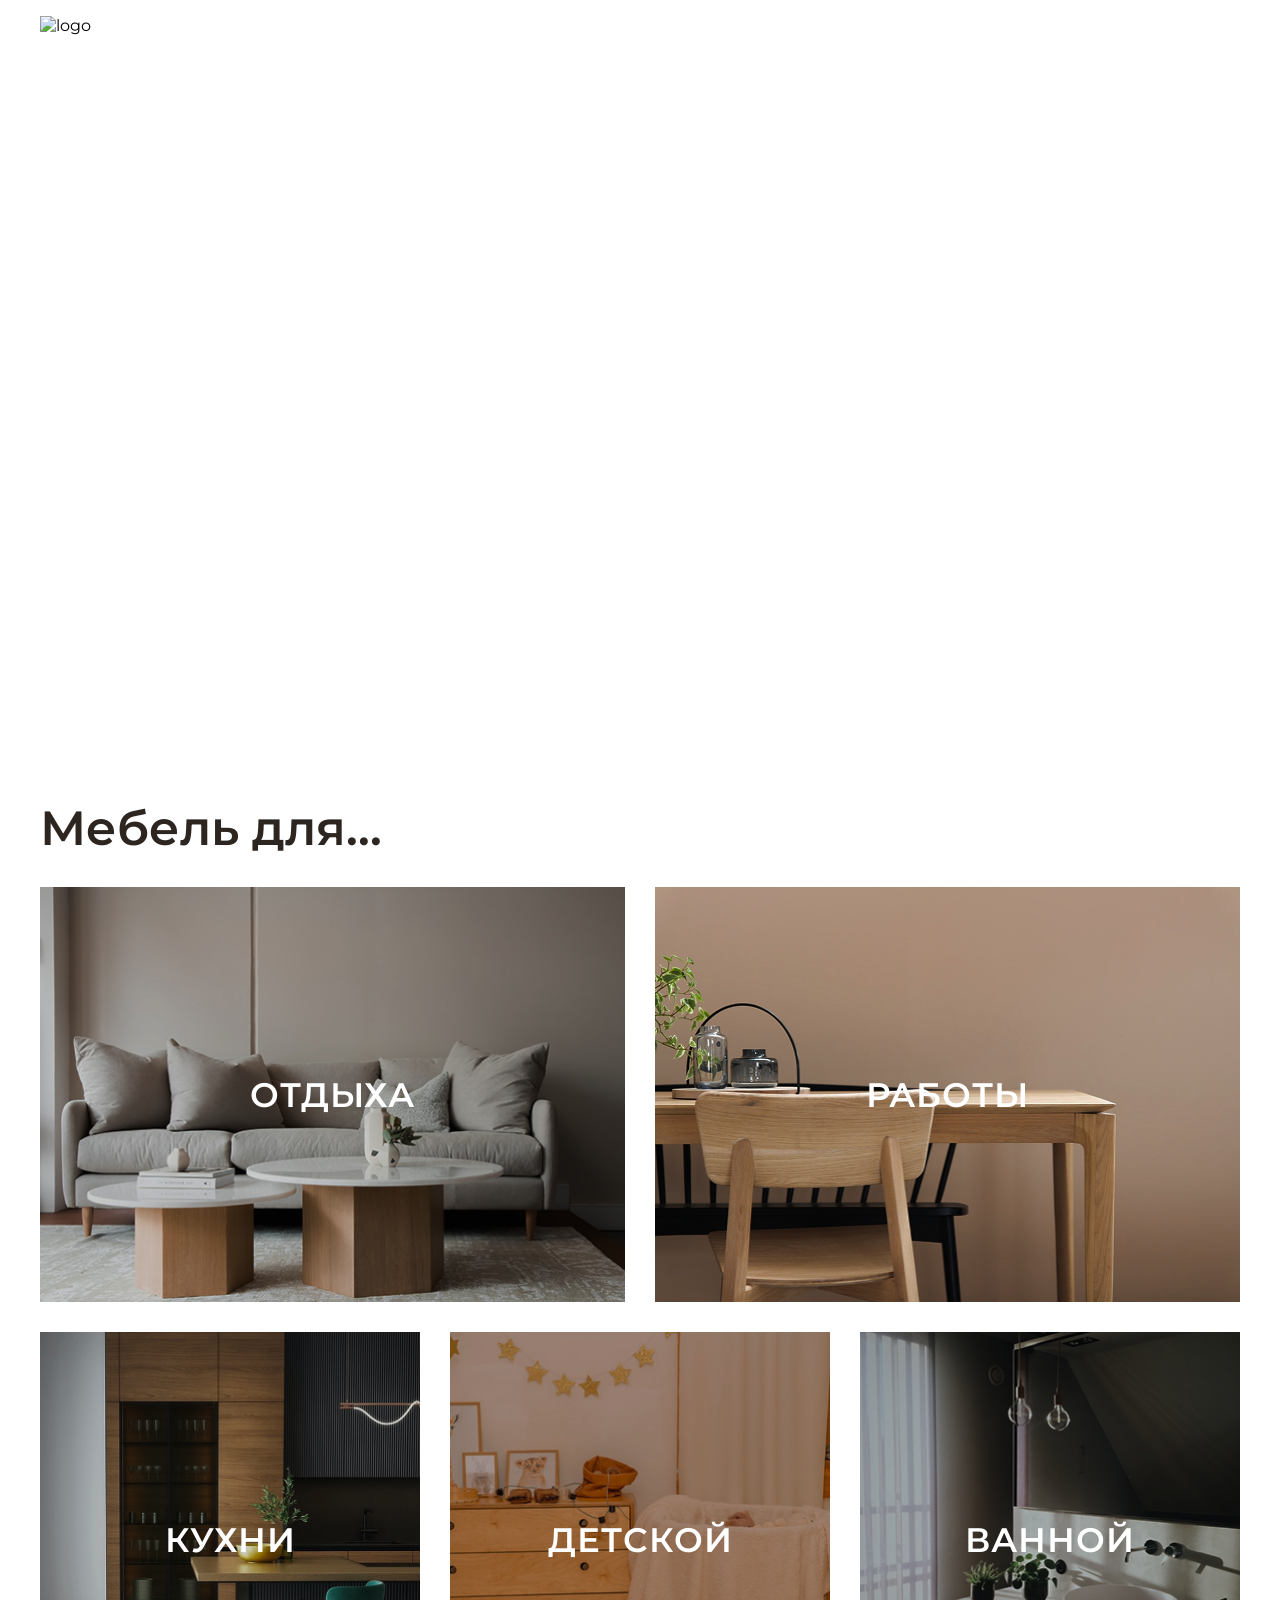
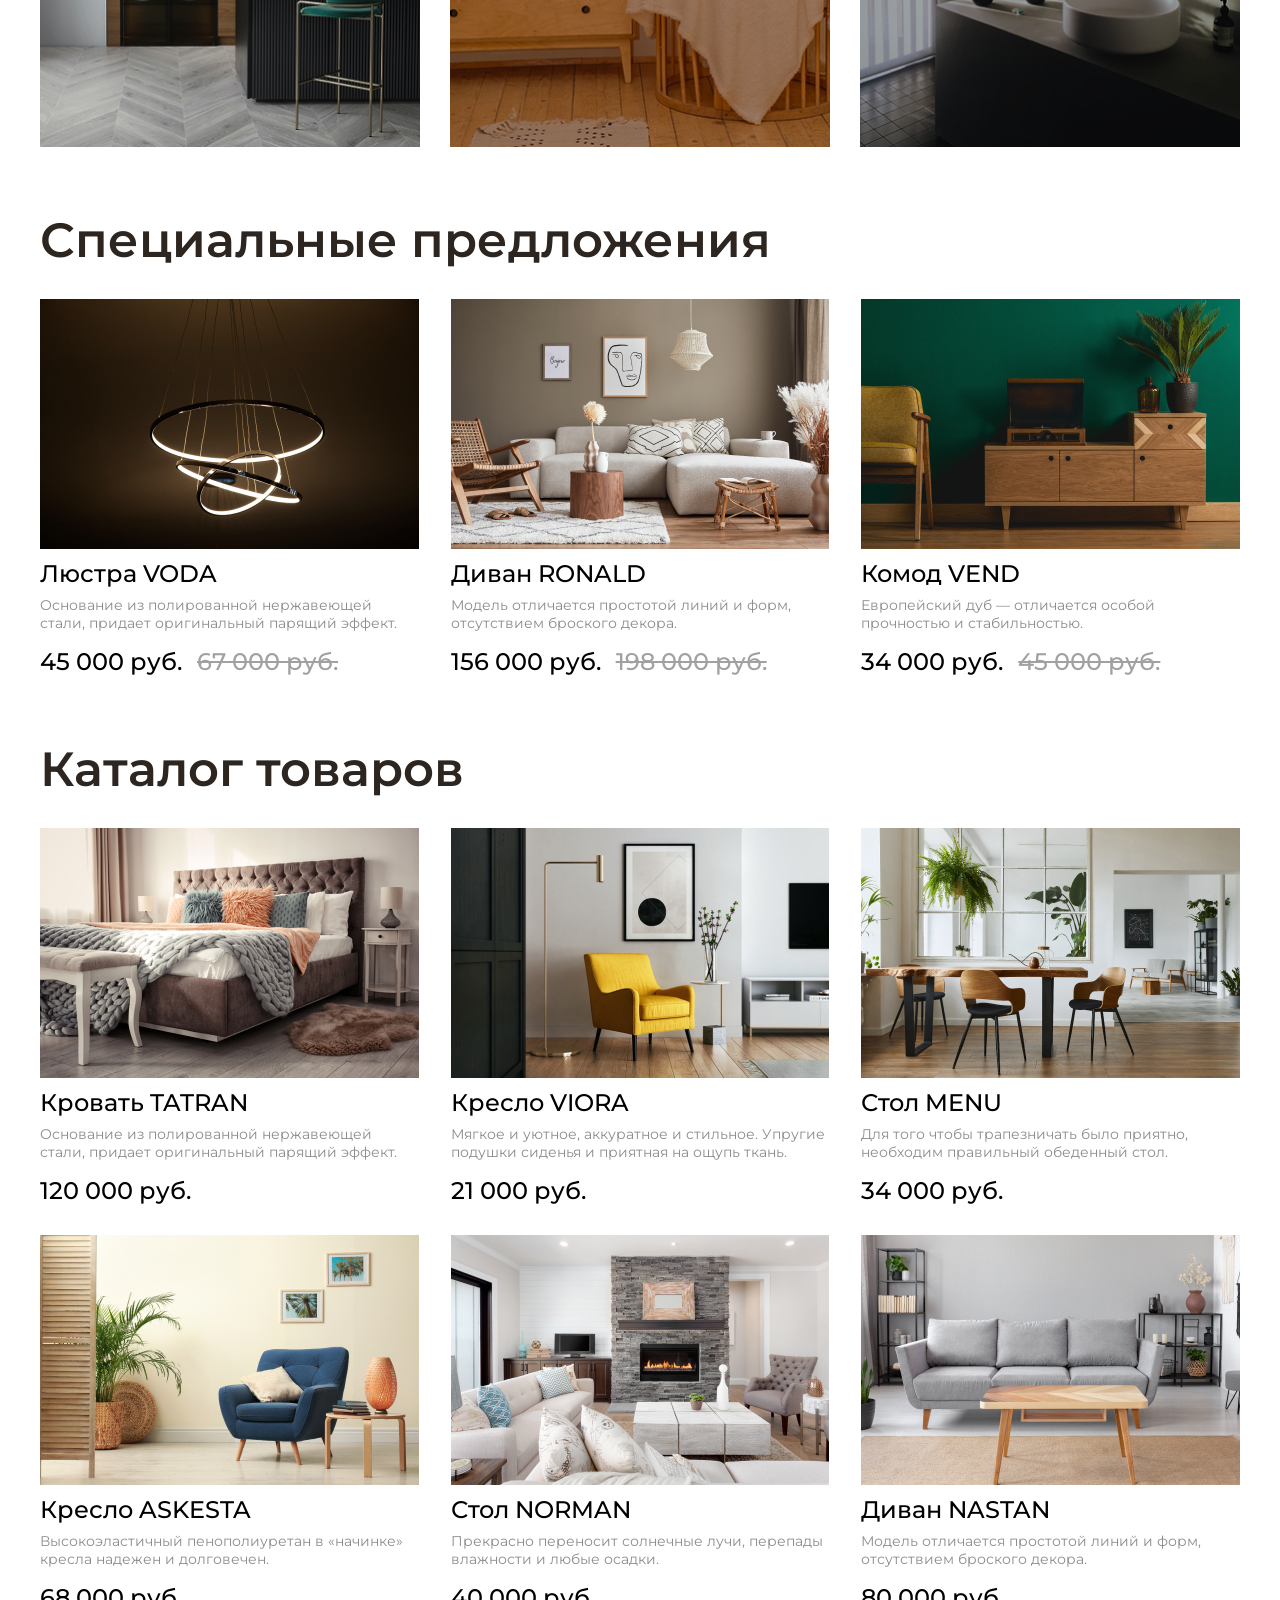
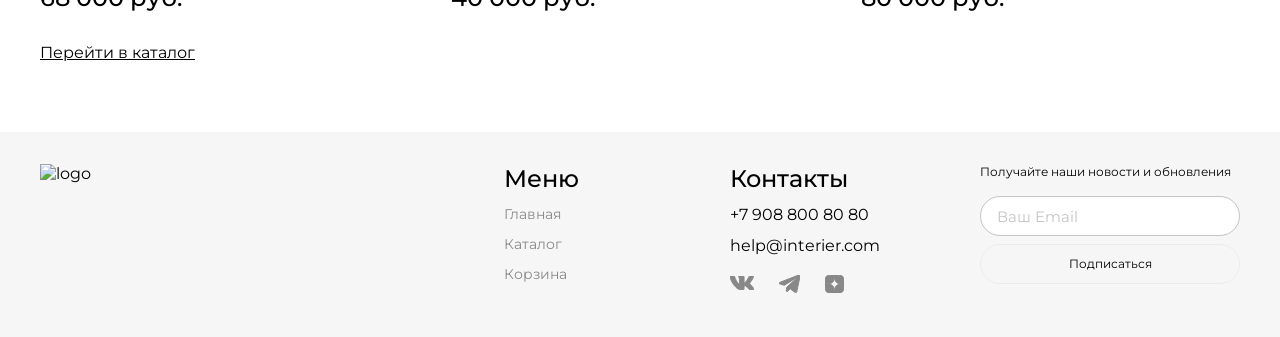
==== commit 8630403a: "Add files via upload" ====
--- a/index.html
+++ b/index.html
@@ -28,7 +28,7 @@
                 <!-- 3. Навигация -->
                 <nav class="nav">
                     <ul class="nav__list">
-                        <li class="nav__item"><a class="nav__link" href="Catalogg.html">Каталог</a></li>
+                        <li class="nav__item"><a class="nav__link" href="catalog.html">Каталог</a></li>
                         <li class="nav__item"><a class="nav__link" href="card.html">Корзина</a></li>
                     </ul>
                 </nav>
@@ -49,7 +49,7 @@
                             </defs>
                         </svg>
                     </a>
-                    <a href="Catalogg.html">
+                    <a href="catalog.html">
                         <svg width="20" height="20" viewBox="0 0 20 20" fill="none" xmlns="http://www.w3.org/2000/svg">
                             <rect width="4.57143" height="4.57143" fill="white" />
                             <rect y="7.31427" width="4.57143" height="4.57143" fill="white" />
@@ -80,7 +80,7 @@
             <div class="promo__wrapper container">
                 <h1 class="promo__title">Всё, чего<br class="desktop-br"> заслуживает ваш дом</h1>
                 <p class="promo__text">Наша мебель — ваше отражение</p>
-                <a class="promo__link" href="Catalogg.html">Перейти в каталог</a>
+                <a class="promo__link" href="catalog.html">Перейти в каталог</a>
             </div>
         </section>
 
@@ -89,23 +89,23 @@
             <h2 class="section-main-title">Мебель для...</h2>
             <div class="categories-grid-layout">
                 <div class="category-tile tile-large">
-                    <img src="Img/Отдых.svg" alt="Отдых">
+                    <img src="img/rest.png" alt="Отдых">
                     <span class="tile-text">ОТДЫХА</span>
                 </div>
                 <div class="category-tile tile-large">
-                    <img src="Img/РАБОТЫ.svg" alt="РАБОТЫ">
+                    <img src="img/job.png" alt="РАБОТЫ">
                     <span class="tile-text">РАБОТЫ</span>
                 </div>
                 <div class="category-tile tile-small">
-                    <img src="Img/Кухня.svg" alt="Кухня">
+                    <img src="img/kitchen.png" alt="Кухня">
                     <span class="tile-text">КУХНИ</span>
                 </div>
                 <div class="category-tile tile-small">
-                    <img src="Img/Детская.svg" alt="Детская">
+                    <img src="img/childrens-room.png" alt="Детская">
                     <span class="tile-text">ДЕТСКОЙ</span>
                 </div>
                 <div class="category-tile tile-small">
-                    <img src="Img/Ванная.svg" alt="Ванная">
+                    <img src="img/bath.png" alt="Ванная">
                     <span class="tile-text">ВАННОЙ</span>
                 </div>
             </div>
@@ -118,7 +118,7 @@
                 <!-- Товар 1 -->
                 <article class="product-card-item">
                     <div class="product-img-container">
-                        <img src="Img/Люстра.jpg" alt="Люстра" class="product-img">
+                        <img src="img/luster.jpg" alt="luster" class="product-img">
                         <div class="product-actions">
                             <!-- Кнопка "В корзину" (корзина) -->
                             <a href="card.html" class="btn-action" aria-label="В корзину">
@@ -152,7 +152,7 @@
                 <!-- Товар 2 -->
                 <article class="product-card-item">
                     <div class="product-img-container">
-                        <img src="Img/Диван-Ronald.jpg" alt="Диван-Ronald" class="product-img">
+                        <img src="img/sofa-ronald.jpg" alt="sofa-ronald" class="product-img">
                         <div class="product-actions">
                             <!-- Кнопка "В корзину" (корзина) -->
                             <a href="card.html" class="btn-action" aria-label="В корзину">
@@ -187,7 +187,7 @@
                 <!-- Товар 3 -->
                 <article class="product-card-item">
                     <div class="product-img-container">
-                        <img src="Img/Комод-Vend.jpg" alt="Комод-Vend" class="product-img">
+                        <img src="img/dresser-vend.jpg" alt="dresser-vend" class="product-img">
                         <div class="product-actions">
                             <!-- Кнопка "В корзину" (корзина) -->
                             <a href="card.html" class="btn-action" aria-label="В корзину">
@@ -228,7 +228,7 @@
                 <!-- Товар 4 -->
                 <article class="product-card-item">
                     <div class="product-img-container">
-                        <img src="Img/Кровать-TATRAN.jpg" alt="Кровать-TATRAN" class="product-img">
+                        <img src="img/bed-tatran.jpg" alt="bed-tatran" class="product-img">
                         <div class="product-actions">
                             <!-- Кнопка "В корзину" (корзина) -->
                             <a href="card.html" class="btn-action" aria-label="В корзину">
@@ -262,7 +262,7 @@
                 <!-- Товар 5 -->
                 <article class="product-card-item">
                     <div class="product-img-container">
-                        <img src="Img/Кресло-VIORA.jpg" alt="Кресло-VIORA" class="product-img">
+                        <img src="img/chair-vilora.jpg" alt="chair-vilora" class="product-img">
                         <div class="product-actions">
                             <!-- Кнопка "В корзину" (корзина) -->
                             <a href="card.html" class="btn-action" aria-label="В корзину">
@@ -296,7 +296,7 @@
                 <!-- Товар 6 -->
                 <article class="product-card-item">
                     <div class="product-img-container">
-                        <img src="Img/Стол-MENU.jpg" alt="Стол-MENU" class="product-img">
+                        <img src="img/table-menu.jpg" alt="table-menu" class="product-img">
                         <div class="product-actions">
                             <!-- Кнопка "В корзину" (корзина) -->
                             <a href="card.html" class="btn-action" aria-label="В корзину">
@@ -330,7 +330,7 @@
                 <!-- Товар 7 -->
                 <article class="product-card-item">
                     <div class="product-img-container">
-                        <img src="Img/Кресло-ASKESTA.jpg" alt="Кресло-ASKESTA" class="product-img">
+                        <img src="img/chair-askesta.jpg" alt="chair-askesta" class="product-img">
                         <div class="product-actions">
                             <!-- Кнопка "В корзину" (корзина) -->
                             <a href="card.html" class="btn-action" aria-label="В корзину">
@@ -364,7 +364,7 @@
                 <!-- Товар 8 -->
                 <article class="product-card-item">
                     <div class="product-img-container">
-                        <img src="Img/Стол-NORMAN.jpg" alt="Стол-NORMAN" class="product-img">
+                        <img src="img/table-norman.jpg" alt="table-norman" class="product-img">
                         <div class="product-actions">
                             <!-- Кнопка "В корзину" (корзина) -->
                             <a href="card.html" class="btn-action" aria-label="В корзину">
@@ -398,7 +398,7 @@
                 <!-- Товар 9 -->
                 <article class="product-card-item">
                     <div class="product-img-container">
-                        <img src="Img/Диван-NASTAN.jpg" alt="Диван-NASTAN" class="product-img">
+                        <img src="img/sofa-nastan.jpg" alt="sofa-nastan" class="product-img">
                         <div class="product-actions">
                             <!-- Кнопка "В корзину" (корзина) -->
                             <a href="card.html" class="btn-action" aria-label="В корзину">
@@ -430,7 +430,7 @@
                 </article>
             </div>
             <div class="catalog-more">
-                <a class="catalog-more__btn" href="Catalogg.html">Перейти в каталог</a>
+                <a class="catalog-more__btn" href="catalog.html">Перейти в каталог</a>
             </div>
         </section>
     </main>
@@ -445,7 +445,7 @@
                     <nav class="footer__menu">
                         <h3 class="footer__menu-title">Меню</h3>
                         <a class="footer__link" href="index.html">Главная</a>
-                        <a class="footer__link" href="Catalogg.html">Каталог</a>
+                        <a class="footer__link" href="catalog.html">Каталог</a>
                         <a class="footer__link" href="card.html">Корзина</a>
                     </nav>
                 </div>
--- a/style.css
+++ b/style.css
@@ -1000,8 +1000,6 @@
 }
 
 .card__image {
-  width: 100%;
-  height: 100%;
   -o-object-fit: cover;
   object-fit: cover;
   display: block;
@@ -1745,7 +1743,6 @@
   html body section.promo .promo__title {
     position: absolute;
     width: auto;
-    max-width: 343px;
     left: 16px;
     right: 16px;
     top: 118px;
@@ -1756,7 +1753,6 @@
   html body section.promo .promo__text {
     position: absolute;
     width: auto;
-    max-width: 343px;
     left: 16px;
     right: 16px;
     top: 311px;
@@ -1768,7 +1764,6 @@
     position: absolute;
     width: -moz-max-content;
     width: max-content;
-    max-width: 343px;
     left: 50%;
     transform: translateX(-50%);
     top: 359px;
@@ -1795,7 +1790,6 @@
   }
   body .category-tile {
     width: 100%;
-    max-width: 343px;
     position: relative;
   }
   body .tile-large {
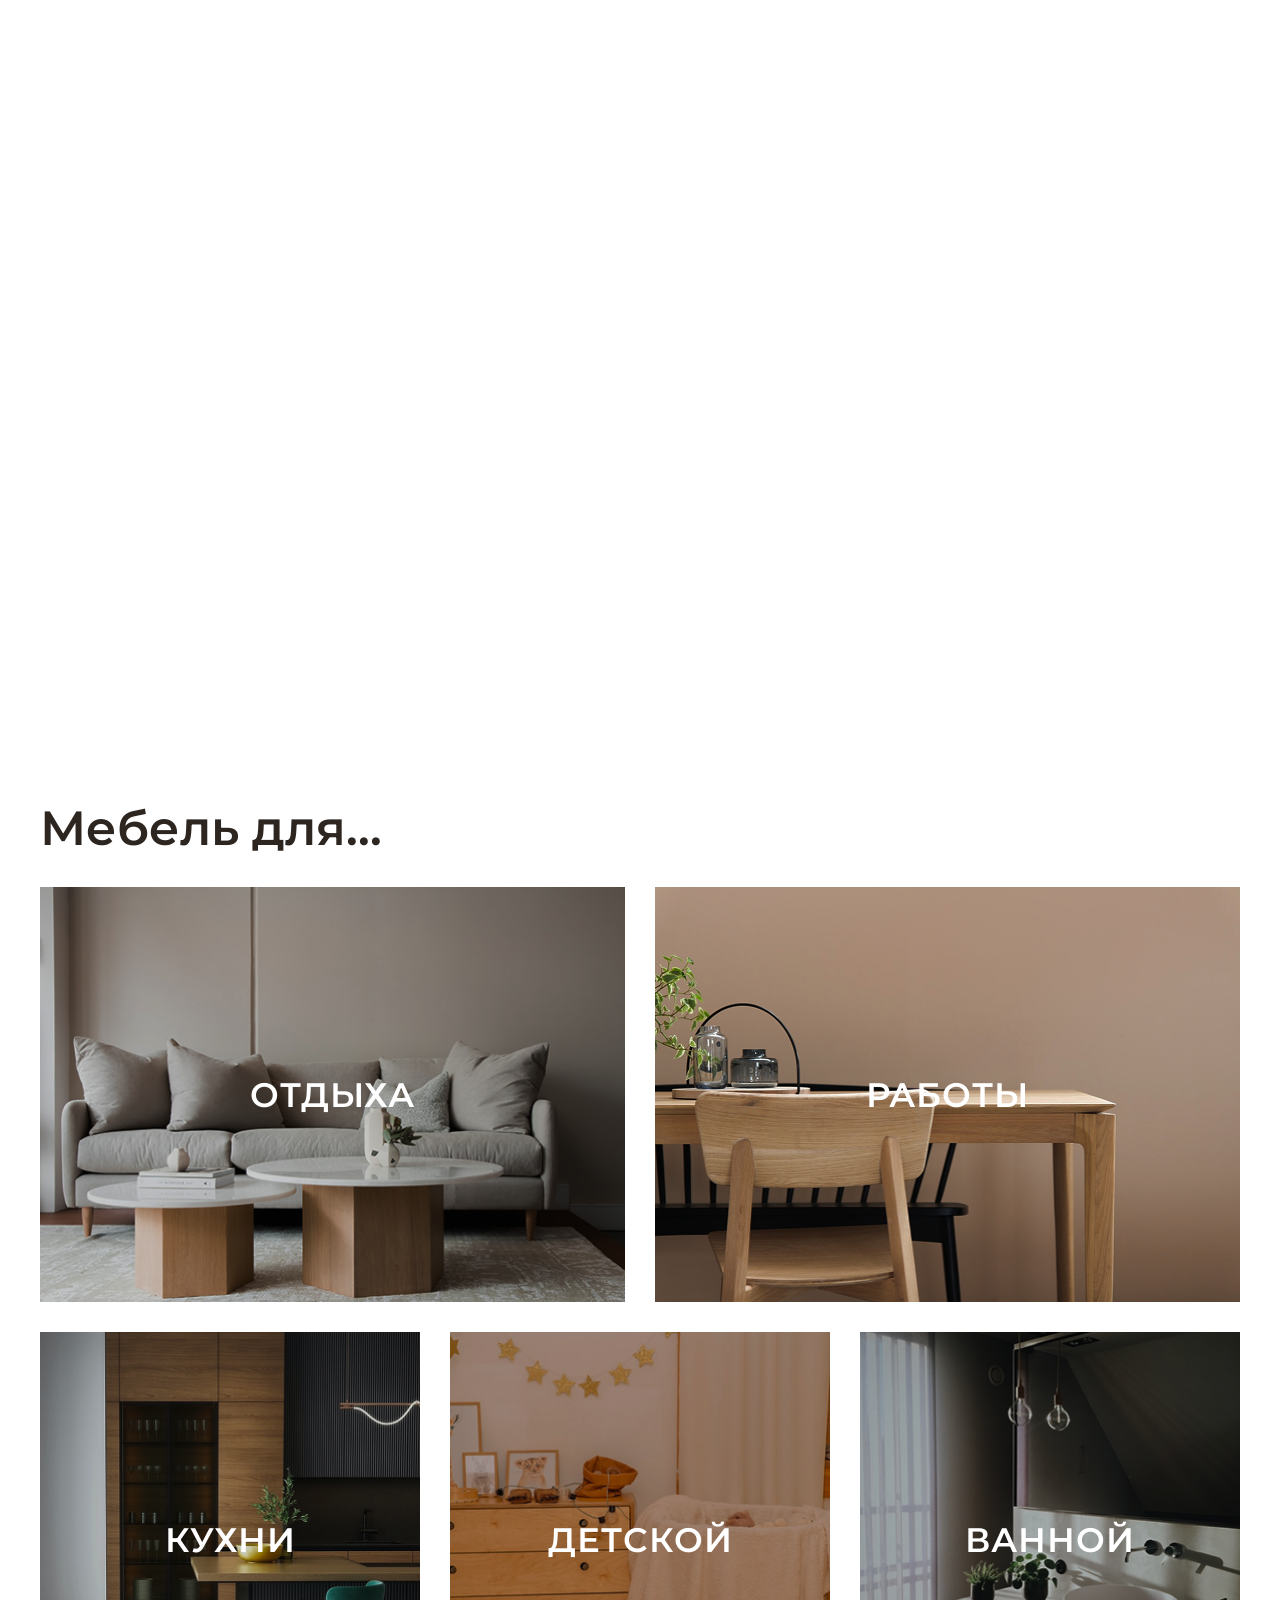
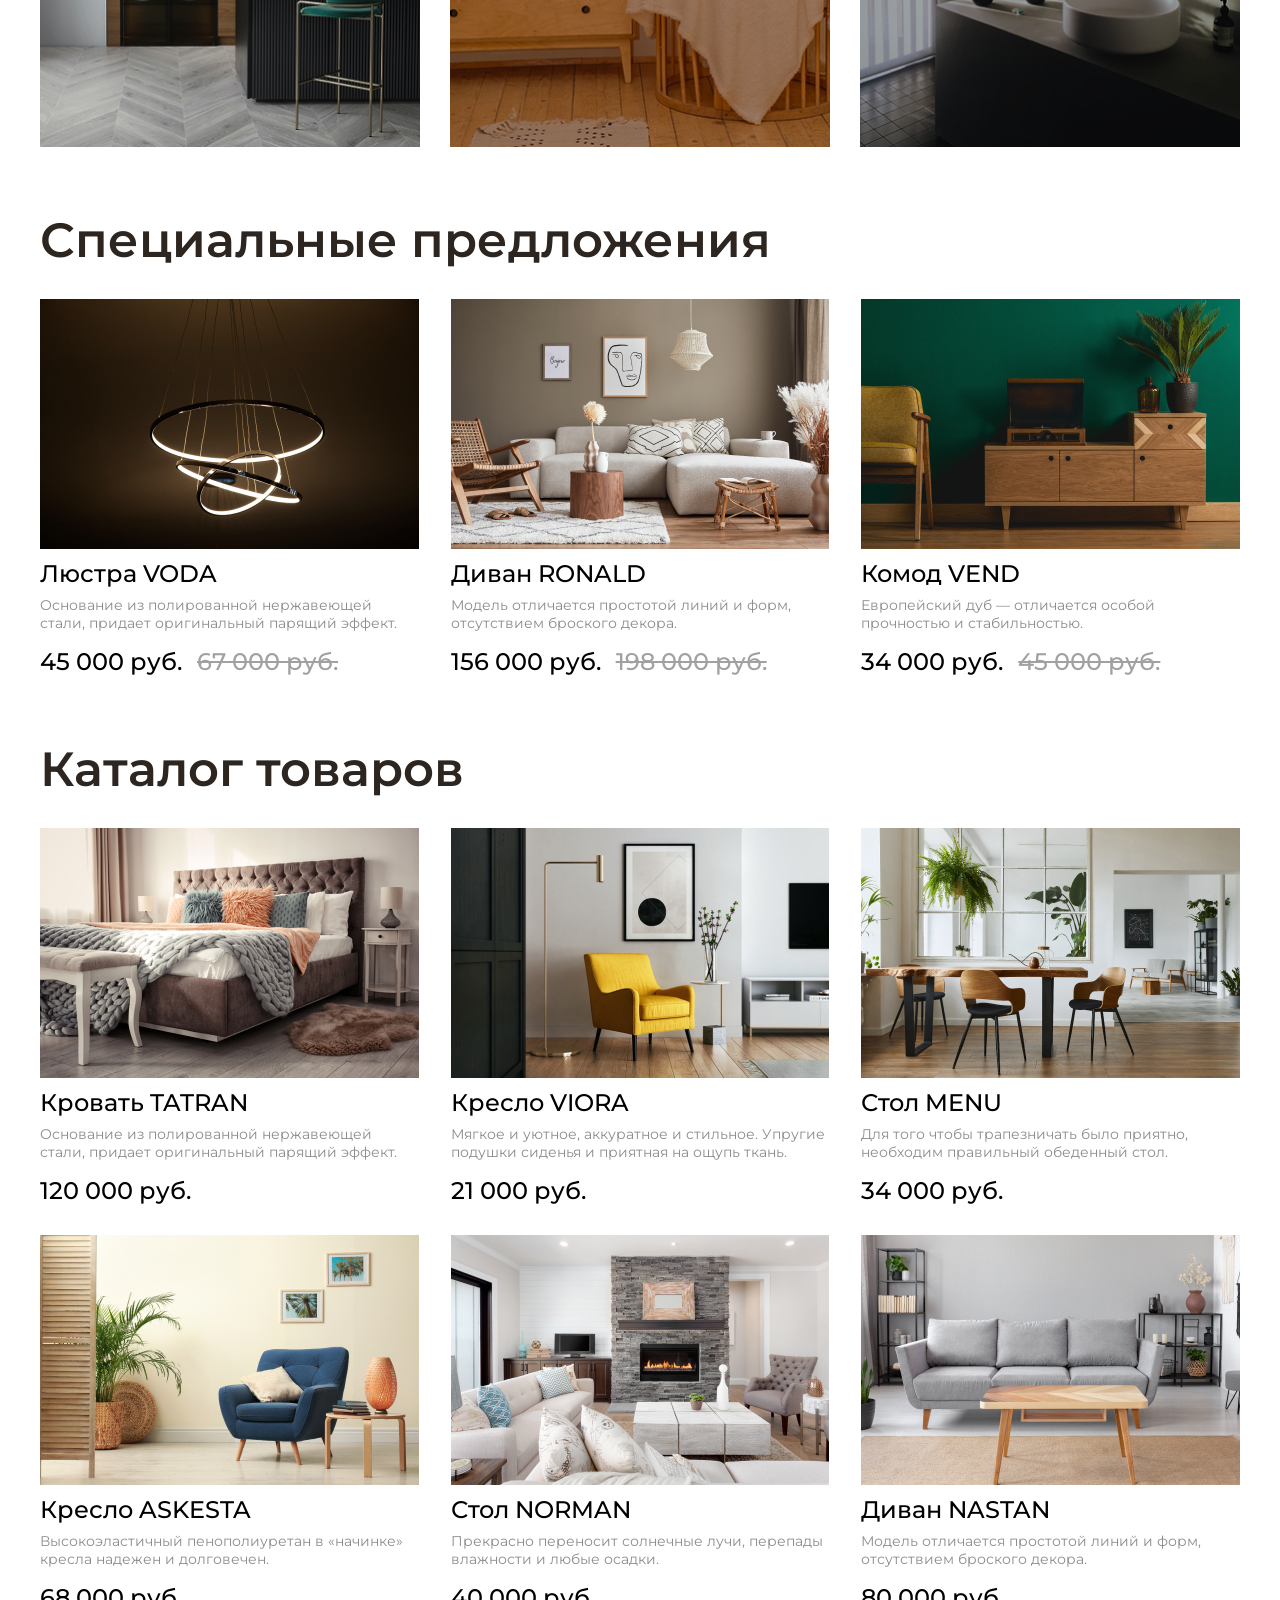
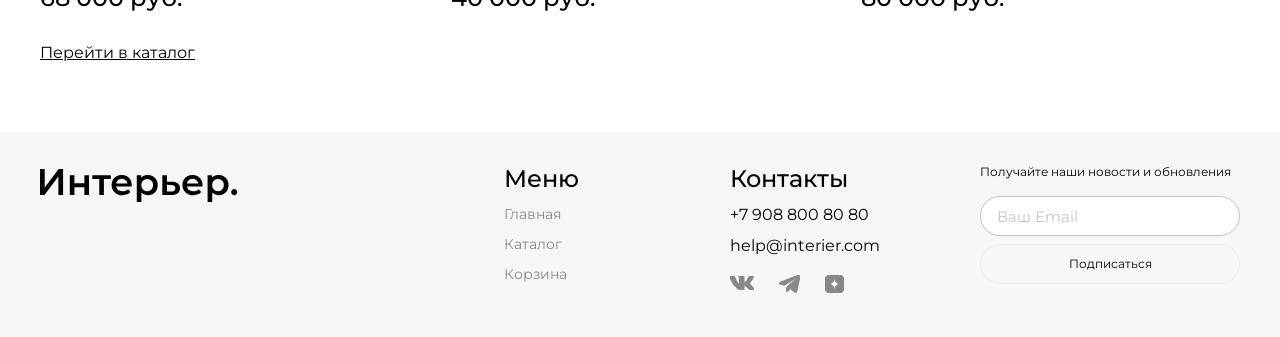
==== commit afe26031: "Add files via upload" ====
--- a/index.html
+++ b/index.html
@@ -20,7 +20,7 @@
             <div class="header__content">
                 <!-- 1. Логотип -->
                 <a class="logo" href="index.html">
-                    <img class="logo-image" src="Img/logo.svg" alt="logo"></a>
+                    <img class="logo-image" src="img/logo.svg" alt="logo"></a>
 
                 <!-- 2. Поиск -->
                 <input placeholder="Поиск" class="header__input" type="text">
@@ -438,7 +438,7 @@
     <footer class="footer">
         <div class="footer__center container">
             <a class="footer__logo-link" href="index.html">
-                <img class="logo-image" src="Img/logo-footer.svg" alt="logo"></a>
+                <img class="logo-image" src="img/logo-footer.svg" alt="logo"></a>
             <div class="footer__content">
 
                 <div class="footer__info">
